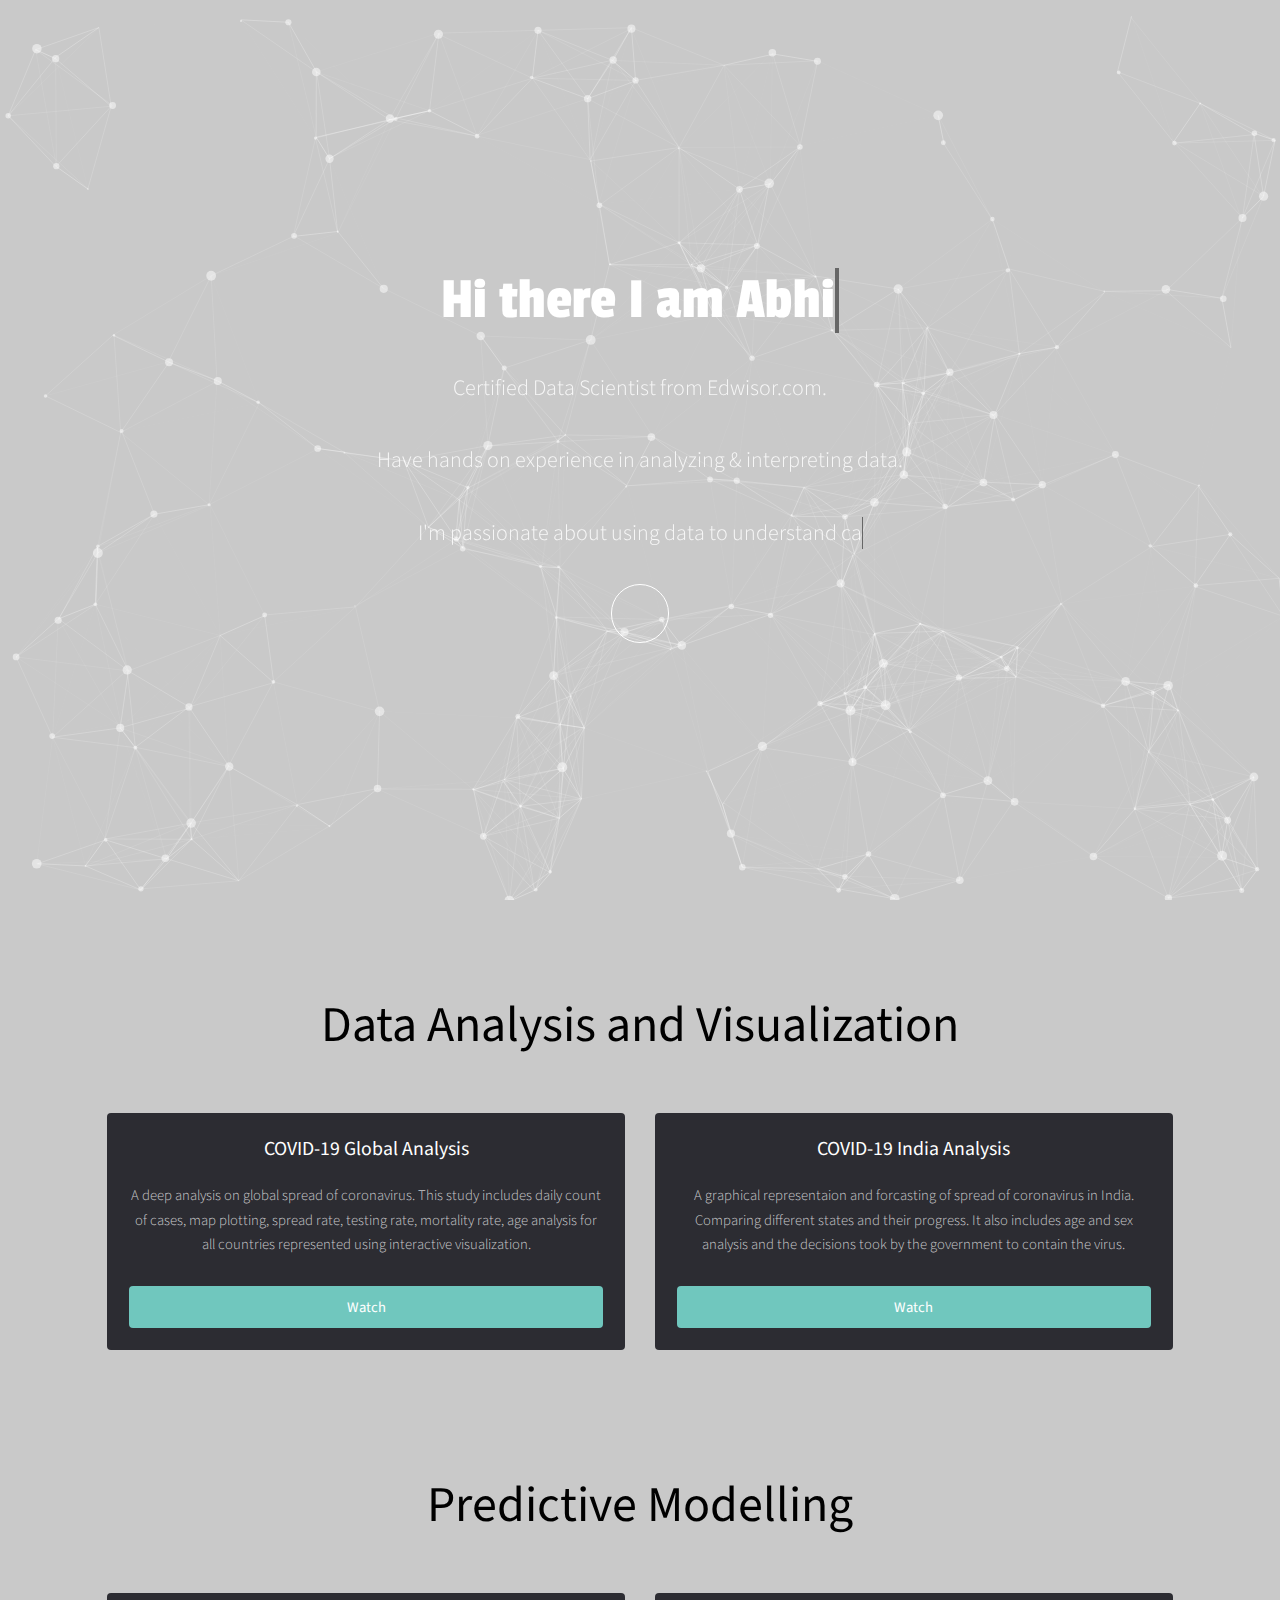
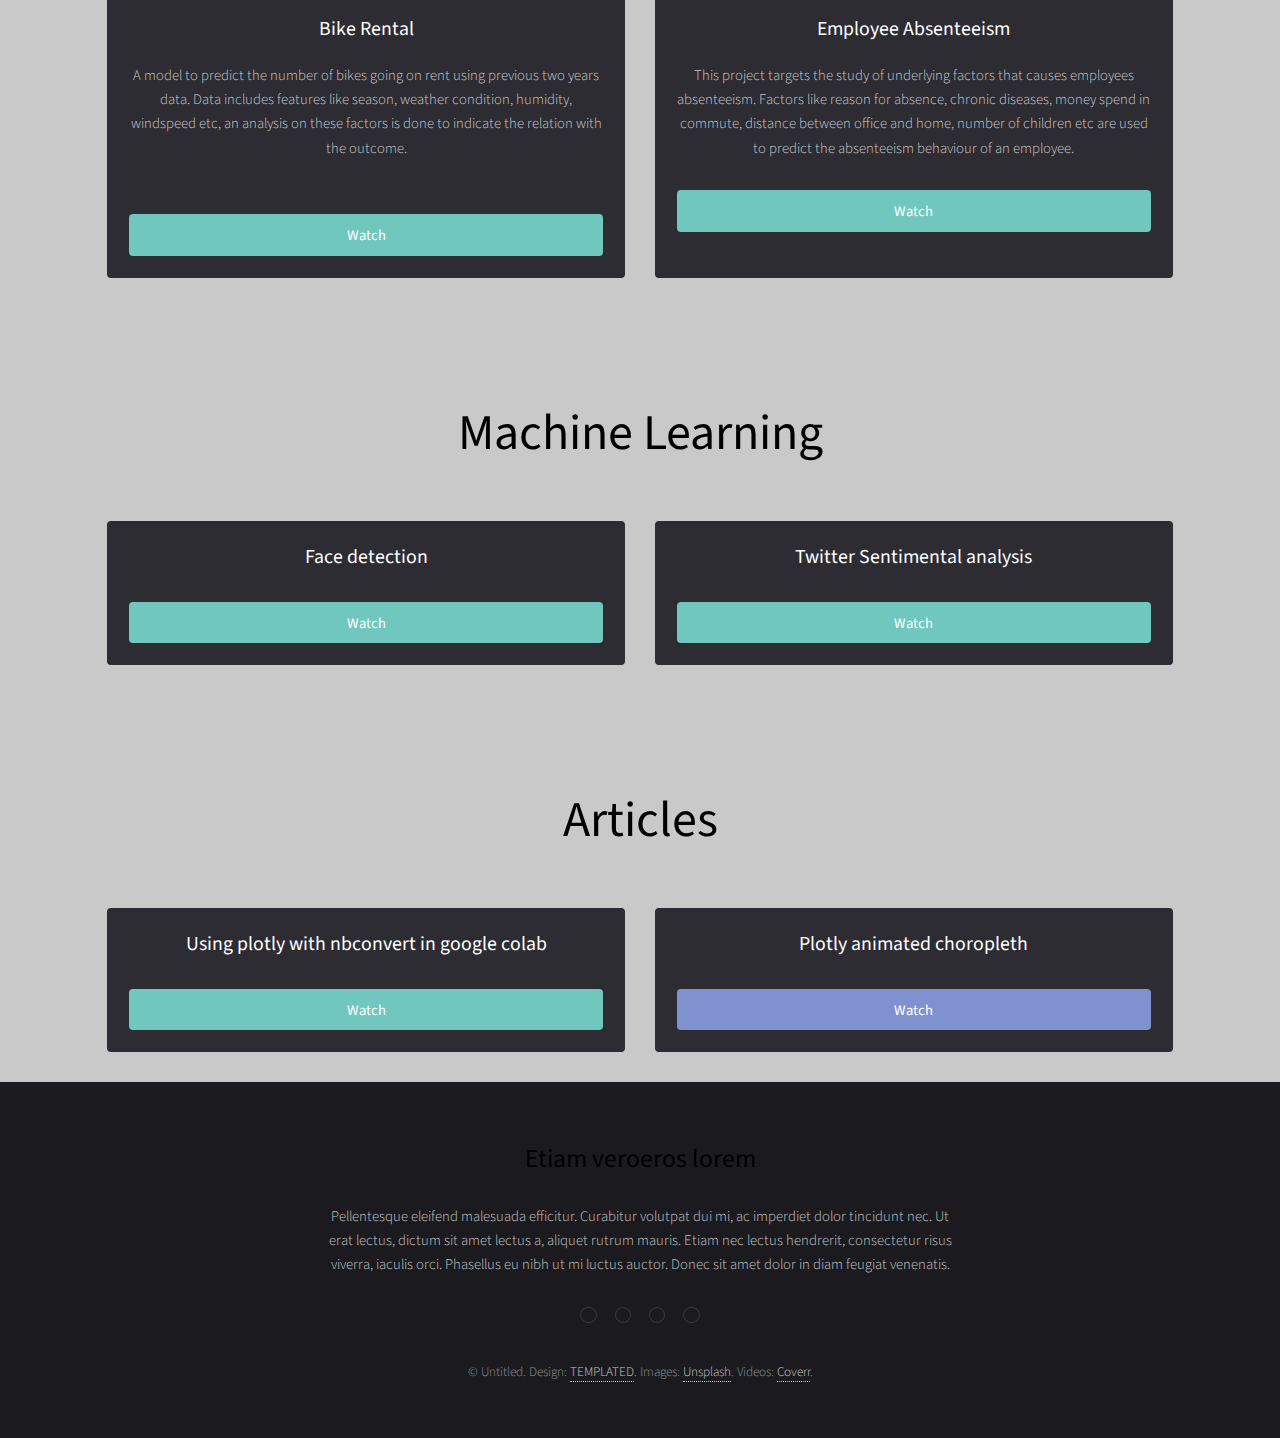
==== index.html @ 98f6c8b3 "Update index.html" ====
<!DOCTYPE HTML>
<!--
	Full Motion by TEMPLATED
	templated.co @templatedco
	Released for free under the Creative Commons Attribution 3.0 license (templated.co/license)
-->
<html>

<head>
	<title>Full Motion</title>
	<meta charset="utf-8" />
	<meta name="viewport" content="width=device-width, initial-scale=1" />
	<link rel="stylesheet" href="./assets/css/main.css" />
	<link rel="stylesheet" href="./assets/css/particle.css">
</head>

<body id="top">
	<div class="above-the-fold">
		<div id="particles-js">
			<!-- <div class="btext"> -->
				<section id="banner">
					<div class="inner">
						<header>
							<h1 data-period="2000" class="txt-rotate" id="typed-name" data-rotate='["Hi there I am Abhishek"]'></h1><br>
							<p id="typed-intro">Certified Data Scientist from Edwisor.com.<br><br>
								Have hands on experience in analyzing & interpreting data.<br><br>
								I'm passionate about using data to
								<span class="txt-rotate" data-period="2000"
									data-rotate='[ "understand cause and effect.", "extract decision making insight.", "help machines learn.", "make the world a better place."]'>
								</span>
			
							</p>
						</header>
						<a href="#main" class="more">Learn More</a>
					</div>
				</section>
			<!-- </div> -->

		</div>
	</div>



	<script>
		/** code by webdevtrick ( https://webdevtrick.com ) **/
		var TxtRotate = function (el, toRotate, period) {
			this.toRotate = toRotate;
			this.el = el;
			this.loopNum = 0;
			this.period = parseInt(period, 10) || 2000;
			this.txt = '';
			this.tick();
			this.isDeleting = false;
		};

		TxtRotate.prototype.tick = function () {
			var i = this.loopNum % this.toRotate.length;
			var fullTxt = this.toRotate[i];

			if (this.isDeleting) {
				this.txt = fullTxt.substring(0, this.txt.length - 1);
			} else {
				this.txt = fullTxt.substring(0, this.txt.length + 1);
			}

			this.el.innerHTML = '<span class="wrap">' + this.txt + '</span>';

			var that = this;
			var delta = 100 - Math.random() * 100;

			if (this.isDeleting) { delta /= 2; }

			if (!this.isDeleting && this.txt === fullTxt) {
				delta = this.period;
				this.isDeleting = true;
			} else if (this.isDeleting && this.txt === '') {
				this.isDeleting = false;
				this.loopNum++;
				delta = 500;
			}
			if (this.toRotate[this.toRotate.length - 1] !== this.txt) {
				setTimeout(function () {
					that.tick();
				}, delta);
			}


		};

		window.onload = function () {
			var elements = document.getElementsByClassName('txt-rotate');
			for (var i = 0; i < elements.length; i++) {
				var toRotate = elements[i].getAttribute('data-rotate');
				var period = elements[i].getAttribute('data-period');
				if (toRotate) {
					new TxtRotate(elements[i], JSON.parse(toRotate), period);
				}
			}
			// INJECT CSS
			var css = document.createElement("style");
			css.type = "text/css";
			css.innerHTML = ".txt-rotate > .wrap { border-right: 0.08em solid #666 }";
			document.body.appendChild(css);
		};
	</script>

	<!-- Main -->
	<div id="title">
		<div class="thumbnails">
			<h1>Data Analysis and Visualization</h1>
		</div>
	</div>
	<div id="main">
		<div class="inner">

			<!-- Boxes -->
			<div class="thumbnails">

				<div class="box">
					<a href="particle/index.html" class="image fit"><img src="images/pic01.jpg" alt="" /></a>
					<div class="inner">
						<h3>COVID-19 Global Analysis</h3>
						<p>A deep analysis on global spread of coronavirus. This study includes daily count of cases, map plotting, spread rate, testing rate, mortality rate, age analysis for all countries represented using interactive visualization.</p>
						<a href="particle/index.html" class="button fit">Watch</a>
					</div>
				</div>

				<div class="box">
					<a href="https://youtu.be/s6zR2T9vn2c" class="image fit"><img src="images/pic06.jpg" alt="" /></a>
					<div class="inner">
						<h3>COVID-19 India Analysis</h3>
						<p>A graphical representaion and forcasting of spread of coronavirus in India. Comparing different states and their progress. It also includes age and sex analysis and the decisions took by the government to contain the virus. </p>
						<a href="https://youtu.be/s6zR2T9vn2c" class="button fit"
							data-poptrox="youtube,800x400">Watch</a>
					</div>
				</div>

			</div>

		</div>
	</div>

	<div id="title">
		<div class="thumbnails">
			<h1>Predictive Modelling</h1>
		</div>
	</div>
	<div id="main">
		<div class="inner">

			<!-- Boxes -->
			<div class="thumbnails">

				<div class="box">
					<a href="https://youtu.be/s6zR2T9vn2c" class="image fit"><img src="images/pic01.jpg" alt="" /></a>
					<div class="inner">
						<h3>Bike Rental</h3>
						<p> A model to predict the number of bikes going on rent using previous two years data. Data includes features like season, weather condition, humidity, windspeed etc, an analysis on these factors is done to indicate the relation with the outcome.</p><br>
						<a href="https://youtu.be/s6zR2T9vn2c" class="button fit"
							data-poptrox="youtube,800x400">Watch</a>
					</div>
				</div>

				<div class="box">
					<a href="https://youtu.be/s6zR2T9vn2c" class="image fit"><img src="images/pic06.jpg" alt="" /></a>
					<div class="inner">
						<h3>Employee Absenteeism</h3>
						<p>This project targets the study of underlying factors that causes employees absenteeism. Factors like reason for absence, chronic diseases, money spend in commute, distance between office and home, number of children etc are used to predict the absenteeism behaviour of an employee.</p>
						<a href="https://youtu.be/s6zR2T9vn2c" class="button fit"
							data-poptrox="youtube,800x400">Watch</a>
					</div>
				</div>

			</div>

		</div>
	</div>

	<div id="title">
		<div class="thumbnails">
			<h1>Machine Learning</h1>
		</div>
	</div>
	<div id="main">
		<div class="inner">

			<!-- Boxes -->
			<div class="thumbnails">

				<div class="box">
					<a href="https://youtu.be/s6zR2T9vn2c" class="image fit"><img src="images/pic01.jpg" alt="" /></a>
					<div class="inner">
						<h3>Face detection</h3>
						<p></p>
						<a href="https://youtu.be/s6zR2T9vn2c" class="button fit"
							data-poptrox="youtube,800x400">Watch</a>
					</div>
				</div>

				<div class="box">
					<a href="https://youtu.be/s6zR2T9vn2c" class="image fit"><img src="images/pic06.jpg" alt="" /></a>
					<div class="inner">
						<h3>Twitter Sentimental analysis</h3>
						<p></p>
						<a href="https://youtu.be/s6zR2T9vn2c" class="button fit"
							data-poptrox="youtube,800x400">Watch</a>
					</div>
				</div>

			</div>

		</div>
	</div>

	<div id="title">
		<div class="thumbnails">
			<h1>Articles</h1>
		</div>
	</div>
	<div id="main">
		<div class="inner">

			<!-- Boxes -->
			<div class="thumbnails">

				<div class="box">
					<a href="https://youtu.be/s6zR2T9vn2c" class="image fit"><img src="images/pic01.jpg" alt="" /></a>
					<div class="inner">
						<h3>Using plotly with nbconvert in google colab</h3>
						<p></p>
						<a href="https://youtu.be/s6zR2T9vn2c" class="button fit"
							data-poptrox="youtube,800x400">Watch</a>
					</div>
				</div>

				<div class="box">
					<a href="https://youtu.be/s6zR2T9vn2c" class="image fit"><img src="images/pic02.jpg" alt="" /></a>
					<div class="inner">
						<h3>Plotly animated choropleth</h3>
						<p></p>
						<a href="https://youtu.be/s6zR2T9vn2c" class="button style2 fit"
							data-poptrox="youtube,800x400">Watch</a>
					</div>
				</div>

			</div>

		</div>
	</div>


	<!-- Footer -->
	<footer id="footer">
		<div class="inner">
			<h2>Etiam veroeros lorem</h2>
			<p>Pellentesque eleifend malesuada efficitur. Curabitur volutpat dui mi, ac imperdiet dolor tincidunt nec.
				Ut erat lectus, dictum sit amet lectus a, aliquet rutrum mauris. Etiam nec lectus hendrerit, consectetur
				risus viverra, iaculis orci. Phasellus eu nibh ut mi luctus auctor. Donec sit amet dolor in diam feugiat
				venenatis. </p>

			<ul class="icons">
				<li><a href="#" class="icon fa-twitter"><span class="label">Twitter</span></a></li>
				<li><a href="#" class="icon fa-facebook"><span class="label">Facebook</span></a></li>
				<li><a href="#" class="icon fa-instagram"><span class="label">Instagram</span></a></li>
				<li><a href="#" class="icon fa-envelope"><span class="label">Email</span></a></li>
			</ul>
			<p class="copyright">&copy; Untitled. Design: <a href="https://templated.co">TEMPLATED</a>. Images: <a
					href="https://unsplash.com/">Unsplash</a>. Videos: <a href="http://coverr.co/">Coverr</a>.</p>
		</div>
	</footer>

	<!-- Scripts -->
	<script src="./assets/js/particles.js"></script>
	<script src="./assets/js/app.js"></script>
	<script src="assets/js/jquery.min.js"></script>
	<script src="assets/js/jquery.scrolly.min.js"></script>
	<script src="assets/js/jquery.poptrox.min.js"></script>
	<script src="assets/js/skel.min.js"></script>
	<script src="assets/js/util.js"></script>
	<script src="assets/js/main.js"></script>


</body>

</html>
---- assets/css/main.css ----
@charset "UTF-8";
@import url(font-awesome.min.css);
@import url("https://fonts.googleapis.com/css?family=Source+Sans+Pro:300,400|Passion+One:400");
/*
	Full Motion by TEMPLATED
	templated.co @templatedco
	Released for free under the Creative Commons Attribution 3.0 license (templated.co/license)
*/

/* Reset */

html, body, div, span, applet, object, iframe, h1, h2, h3, h4, h5, h6, p, blockquote, pre, a, abbr, acronym, address, big, cite, code, del, dfn, em, img, ins, kbd, q, s, samp, small, strike, strong, sub, sup, tt, var, b, u, i, center, dl, dt, dd, ol, ul, li, fieldset, form, label, legend, table, caption, tbody, tfoot, thead, tr, th, td, article, aside, canvas, details, embed, figure, figcaption, footer, header, hgroup, menu, nav, output, ruby, section, summary, time, mark, audio, video {
	margin: 0;
	padding: 0;
	border: 0;
	font-size: 100%;
	font: inherit;
	vertical-align: baseline;
}

article, aside, details, figcaption, figure, footer, header, hgroup, menu, nav, section {
	display: block;
}

body {
	line-height: 1;
}

ol, ul {
	list-style: none;
}

blockquote, q {
	quotes: none;
}

blockquote:before, blockquote:after, q:before, q:after {
	content: '';
	content: none;
}

table {
	border-collapse: collapse;
	border-spacing: 0;
}

body {
	-webkit-text-size-adjust: none;
}

/* Box Model */

*, *:before, *:after {
	-moz-box-sizing: border-box;
	-webkit-box-sizing: border-box;
	box-sizing: border-box;
}

/* Basic */

@-ms-viewport {
	width: device-width;
}

body {
	-ms-overflow-style: scrollbar;
}

@media screen and (max-width: 480px) {
	html, body {
		min-width: 320px;
	}
}

body {
	background: #C9C9C9;
}

body.is-loading *, body.is-loading *:before, body.is-loading *:after {
	-moz-animation: none !important;
	-webkit-animation: none !important;
	-ms-animation: none !important;
	animation: none !important;
	-moz-transition: none !important;
	-webkit-transition: none !important;
	-ms-transition: none !important;
	transition: none !important;
}

/* Type */

body, input, select, textarea {
	color: rgba(255, 255, 255, 0.75);
	font-family: "Source Sans Pro", sans-serif;
	font-size: 14pt;
	font-weight: 300;
	line-height: 1.65;
}

@media screen and (max-width: 1680px) {
	body, input, select, textarea {
		font-size: 11pt;
	}
}

@media screen and (max-width: 1280px) {
	body, input, select, textarea {
		font-size: 11pt;
	}
}

@media screen and (max-width: 980px) {
	body, input, select, textarea {
		font-size: 12pt;
	}
}

@media screen and (max-width: 736px) {
	body, input, select, textarea {
		font-size: 12pt;
	}
}

@media screen and (max-width: 480px) {
	body, input, select, textarea {
		font-size: 12pt;
	}
}

a {
	-moz-transition: background-color 0.2s ease-in-out, color 0.2s ease-in-out;
	-webkit-transition: background-color 0.2s ease-in-out, color 0.2s ease-in-out;
	-ms-transition: background-color 0.2s ease-in-out, color 0.2s ease-in-out;
	transition: background-color 0.2s ease-in-out, color 0.2s ease-in-out;
	color: rgba(255, 255, 255, 0.75);
	text-decoration: none;
	border-bottom: 1px dotted;
	outline: 0;
}

a:hover {
	color: #FFF;
	border: none;
}

strong, b {
	color: #fff;
	font-weight: 400;
}

em, i {
	font-style: italic;
}

p {
	margin: 0 0 2em 0;
}

h1, h2, h3, h4, h5, h6 {
	color: #000000;
	font-weight: 400;
	line-height: 1.5;
	margin: 0 0 1em 0;
	font-size: 50px;
}

h1 a, h2 a, h3 a, h4 a, h5 a, h6 a {
	color: inherit;
	text-decoration: none;
}

h2 {
	font-size: 1.75em;
}

h3 {
	color: white;
	font-size: 1.35em;
}

h4 {
	font-size: 1.1em;
}

h5 {
	font-size: 0.9em;
}

h6 {
	font-size: 0.7em;
}

sub {
	font-size: 0.8em;
	position: relative;
	top: 0.5em;
}

sup {
	font-size: 0.8em;
	position: relative;
	top: -0.5em;
}

blockquote {
	border-left: solid 4px rgba(144, 144, 144, 0.25);
	font-style: italic;
	margin: 0 0 2em 0;
	padding: 0.5em 0 0.5em 2em;
}

code {
	background: rgba(144, 144, 144, 0.075);
	border-radius: 4px;
	border: solid 1px rgba(144, 144, 144, 0.25);
	font-family: "Courier New", monospace;
	font-size: 0.9em;
	margin: 0 0.25em;
	padding: 0.25em 0.65em;
}

pre {
	-webkit-overflow-scrolling: touch;
	font-family: "Courier New", monospace;
	font-size: 0.9em;
	margin: 0 0 2em 0;
}

pre code {
	display: block;
	line-height: 1.75;
	padding: 1em 1.5em;
	overflow-x: auto;
}

hr {
	border: 0;
	border-bottom: solid 1px rgba(144, 144, 144, 0.25);
	margin: 2em 0;
}

hr.major {
	margin: 3em 0;
}

.align-left {
	text-align: left;
}

.align-center {
	text-align: center;
}

.align-right {
	text-align: right;
}

/* Section/Article */

section.special, article.special {
	text-align: center;
}

header p {
	color: rgba(255, 255, 255, 0.5);
	position: relative;
	margin: 0 0 1.5em 0;
}

header h2+p {
	font-size: 1.25em;
	margin-top: -1em;
}

header h3+p {
	font-size: 1.1em;
	margin-top: -0.8em;
}

header h4+p, header h5+p, header h6+p {
	font-size: 0.9em;
	margin-top: -0.6em;
}

/* Box */

.thumbnails {
	display: -moz-flex;
	display: -webkit-flex;
	display: -ms-flex;
	display: flex;
	-moz-align-items: stretch;
	-webkit-align-items: stretch;
	-ms-align-items: stretch;
	align-items: stretch;
	-moz-justify-content: center;
	-webkit-justify-content: center;
	-ms-justify-content: center;
	justify-content: center;
	-moz-flex-wrap: wrap;
	-webkit-flex-wrap: wrap;
	-ms-flex-wrap: wrap;
	flex-wrap: wrap;
}

.thumbnails .box {
	margin: 0 1em 2em 1em;
	width: 30%;
}

@media screen and (max-width: 1280px) {
	.thumbnails .box {
		width: 45%;
	}
}

@media screen and (max-width: 736px) {
	.thumbnails .box {
		width: 100%;
	}
}

/* Form */

form {
	margin: 0 0 2em 0;
}

label {
	color: #fff;
	display: block;
	font-size: 0.9em;
	font-weight: 400;
	margin: 0 0 1em 0;
}

input[type="text"], input[type="password"], input[type="email"], input[type="tel"], select, textarea {
	-moz-appearance: none;
	-webkit-appearance: none;
	-ms-appearance: none;
	appearance: none;
	background: rgba(144, 144, 144, 0.075);
	border-radius: 4px;
	border: none;
	border: solid 1px rgba(144, 144, 144, 0.25);
	color: inherit;
	display: block;
	outline: 0;
	padding: 0 1em;
	text-decoration: none;
	width: 100%;
}

input[type="text"]:invalid, input[type="password"]:invalid, input[type="email"]:invalid, input[type="tel"]:invalid, select:invalid, textarea:invalid {
	box-shadow: none;
}

input[type="text"]:focus, input[type="password"]:focus, input[type="email"]:focus, input[type="tel"]:focus, select:focus, textarea:focus {
	border-color: #ff8686;
	box-shadow: 0 0 0 1px #ff8686;
}

.select-wrapper {
	text-decoration: none;
	display: block;
	position: relative;
}

.select-wrapper:before {
	content: "";
	-moz-osx-font-smoothing: grayscale;
	-webkit-font-smoothing: antialiased;
	font-family: FontAwesome;
	font-style: normal;
	font-weight: normal;
	text-transform: none !important;
}

.select-wrapper:before {
	color: rgba(144, 144, 144, 0.25);
	display: block;
	height: 2.75em;
	line-height: 2.75em;
	pointer-events: none;
	position: absolute;
	right: 0;
	text-align: center;
	top: 0;
	width: 2.75em;
}

.select-wrapper select::-ms-expand {
	display: none;
}

input[type="text"], input[type="password"], input[type="email"], select {
	height: 2.75em;
}

textarea {
	padding: 0.75em 1em;
}

input[type="checkbox"], input[type="radio"] {
	-moz-appearance: none;
	-webkit-appearance: none;
	-ms-appearance: none;
	appearance: none;
	display: block;
	float: left;
	margin-right: -2em;
	opacity: 0;
	width: 1em;
	z-index: -1;
}

input[type="checkbox"]+label, input[type="radio"]+label {
	text-decoration: none;
	color: rgba(255, 255, 255, 0.75);
	cursor: pointer;
	display: inline-block;
	font-size: 1em;
	font-weight: 300;
	padding-left: 2.4em;
	padding-right: 0.75em;
	position: relative;
}

input[type="checkbox"]+label:before, input[type="radio"]+label:before {
	-moz-osx-font-smoothing: grayscale;
	-webkit-font-smoothing: antialiased;
	font-family: FontAwesome;
	font-style: normal;
	font-weight: normal;
	text-transform: none !important;
}

input[type="checkbox"]+label:before, input[type="radio"]+label:before {
	background: rgba(144, 144, 144, 0.075);
	border-radius: 4px;
	border: solid 1px rgba(144, 144, 144, 0.25);
	content: '';
	display: inline-block;
	height: 1.65em;
	left: 0;
	line-height: 1.58125em;
	position: absolute;
	text-align: center;
	top: 0;
	width: 1.65em;
}

input[type="checkbox"]:checked+label:before, input[type="radio"]:checked+label:before {
	background: #ff8686;
	border-color: #ff8686;
	color: #ffffff;
	content: '\f00c';
}

input[type="checkbox"]:focus+label:before, input[type="radio"]:focus+label:before {
	border-color: #ff8686;
	box-shadow: 0 0 0 1px #ff8686;
}

input[type="checkbox"]+label:before {
	border-radius: 4px;
}

input[type="radio"]+label:before {
	border-radius: 100%;
}

::-webkit-input-placeholder {
	color: rgba(255, 255, 255, 0.5) !important;
	opacity: 1.0;
}

:-moz-placeholder {
	color: rgba(255, 255, 255, 0.5) !important;
	opacity: 1.0;
}

::-moz-placeholder {
	color: rgba(255, 255, 255, 0.5) !important;
	opacity: 1.0;
}

:-ms-input-placeholder {
	color: rgba(255, 255, 255, 0.5) !important;
	opacity: 1.0;
}

.formerize-placeholder {
	color: rgba(255, 255, 255, 0.5) !important;
	opacity: 1.0;
}

/* Box */

.box {
	border-radius: 4px;
	margin-bottom: 2em;
	background: #2c2c32;
	text-align: center;
}

.box> :last-child, .box> :last-child> :last-child, .box> :last-child> :last-child> :last-child {
	margin-bottom: 0;
}

.box .image.fit {
	margin: 0;
}

.box .image img {
	border-radius: 4px 4px 0 0;
}

.box .inner {
	padding: 1.5em;
	width: 100% !important;
}

@media screen and (max-width: 480px) {
	.box .inner {
		padding: 1em;
	}
}

.box.alt {
	border: 0;
	border-radius: 0;
	padding: 0;
}

/* Icon */

.icon {
	text-decoration: none;
	border-bottom: none;
	position: relative;
}

.icon:before {
	-moz-osx-font-smoothing: grayscale;
	-webkit-font-smoothing: antialiased;
	font-family: FontAwesome;
	font-style: normal;
	font-weight: normal;
	text-transform: none !important;
}

.icon>.label {
	display: none;
}

/* Image */

.image {
	border-radius: 4px;
	border: 0;
	display: inline-block;
	position: relative;
}

.image img {
	border-radius: 4px;
	display: block;
}

.image.left, .image.right {
	max-width: 40%;
}

.image.left img, .image.right img {
	width: 100%;
}

.image.left {
	float: left;
	padding: 0 1.5em 1em 0;
	top: 0.25em;
}

.image.right {
	float: right;
	padding: 0 0 1em 1.5em;
	top: 0.25em;
}

.image.fit {
	display: block;
	margin: 0 0 2em 0;
	width: 100%;
}

.image.fit img {
	width: 100%;
}

.image.main {
	display: block;
	margin: 0 0 3em 0;
	width: 100%;
}

.image.main img {
	width: 100%;
}

/* List */

ol {
	list-style: decimal;
	margin: 0 0 2em 0;
	padding-left: 1.25em;
}

ol li {
	padding-left: 0.25em;
}

ul {
	list-style: disc;
	margin: 0 0 2em 0;
	padding-left: 1em;
}

ul li {
	padding-left: 0.5em;
}

ul.alt {
	list-style: none;
	padding-left: 0;
}

ul.alt li {
	border-top: solid 1px rgba(144, 144, 144, 0.25);
	padding: 0.5em 0;
}

ul.alt li:first-child {
	border-top: 0;
	padding-top: 0;
}

ul.icons {
	cursor: default;
	list-style: none;
	padding-left: 0;
}

ul.icons li {
	display: inline-block;
	text-align: center;
	padding-left: 0;
	padding-right: 1em;
}

ul.icons li a {
	display: block;
	border-radius: 100%;
	margin: 0;
	padding: 0.5em;
	border: solid 1px rgba(144, 144, 144, 0.25);
	color: rgba(144, 144, 144, 0.25);
}

ul.icons li a:before {
	font-size: 1.5em;
	display: block;
	width: 1.5em;
	height: 1.5em;
	line-height: 1.5em;
}

ul.icons li a:hover {
	background-color: #202024;
	color: #FFF;
}

ul.icons li:last-child {
	padding-right: 0;
}

ul.actions {
	cursor: default;
	list-style: none;
	padding-left: 0;
}

ul.actions li {
	display: inline-block;
	padding: 0 1em 0 0;
	vertical-align: middle;
}

ul.actions li:last-child {
	padding-right: 0;
}

ul.actions.small li {
	padding: 0 0.5em 0 0;
}

ul.actions.vertical li {
	display: block;
	padding: 1em 0 0 0;
}

ul.actions.vertical li:first-child {
	padding-top: 0;
}

ul.actions.vertical li>* {
	margin-bottom: 0;
}

ul.actions.vertical.small li {
	padding: 0.5em 0 0 0;
}

ul.actions.vertical.small li:first-child {
	padding-top: 0;
}

ul.actions.fit {
	display: table;
	margin-left: -1em;
	padding: 0;
	table-layout: fixed;
	width: calc(100% + 1em);
}

ul.actions.fit li {
	display: table-cell;
	padding: 0 0 0 1em;
}

ul.actions.fit li>* {
	margin-bottom: 0;
}

ul.actions.fit.small {
	margin-left: -0.5em;
	width: calc(100% + 0.5em);
}

ul.actions.fit.small li {
	padding: 0 0 0 0.5em;
}

@media screen and (max-width: 480px) {
	ul.actions {
		margin: 0 0 2em 0;
	}
	ul.actions li {
		padding: 1em 0 0 0;
		display: block;
		text-align: center;
		width: 100%;
	}
	ul.actions li:first-child {
		padding-top: 0;
	}
	ul.actions li>* {
		width: 100%;
		margin: 0 !important;
	}
	ul.actions li>*.icon:before {
		margin-left: -2em;
	}
	ul.actions.small li {
		padding: 0.5em 0 0 0;
	}
	ul.actions.small li:first-child {
		padding-top: 0;
	}
}

dl {
	margin: 0 0 2em 0;
}

dl dt {
	display: block;
	font-weight: 400;
	margin: 0 0 1em 0;
}

dl dd {
	margin-left: 2em;
}

/* Table */

.table-wrapper {
	-webkit-overflow-scrolling: touch;
	overflow-x: auto;
}

table {
	margin: 0 0 2em 0;
	width: 100%;
}

table tbody tr {
	border: solid 1px rgba(144, 144, 144, 0.25);
	border-left: 0;
	border-right: 0;
}

table tbody tr:nth-child(2n+1) {
	background-color: rgba(144, 144, 144, 0.075);
}

table td {
	padding: 0.75em 0.75em;
}

table th {
	color: #fff;
	font-size: 0.9em;
	font-weight: 400;
	padding: 0 0.75em 0.75em 0.75em;
	text-align: left;
}

table thead {
	border-bottom: solid 2px rgba(144, 144, 144, 0.25);
}

table tfoot {
	border-top: solid 2px rgba(144, 144, 144, 0.25);
}

table.alt {
	border-collapse: separate;
}

table.alt tbody tr td {
	border: solid 1px rgba(144, 144, 144, 0.25);
	border-left-width: 0;
	border-top-width: 0;
}

table.alt tbody tr td:first-child {
	border-left-width: 1px;
}

table.alt tbody tr:first-child td {
	border-top-width: 1px;
}

table.alt thead {
	border-bottom: 0;
}

table.alt tfoot {
	border-top: 0;
}

/* Button */

input[type="submit"], input[type="reset"], input[type="button"], button, .button {
	-moz-appearance: none;
	-webkit-appearance: none;
	-ms-appearance: none;
	appearance: none;
	-moz-transition: background-color 0.2s ease-in-out, color 0.2s ease-in-out;
	-webkit-transition: background-color 0.2s ease-in-out, color 0.2s ease-in-out;
	-ms-transition: background-color 0.2s ease-in-out, color 0.2s ease-in-out;
	transition: background-color 0.2s ease-in-out, color 0.2s ease-in-out;
	background-color: #70c7be;
	border-radius: 4px;
	border: 0;
	color: #ffffff !important;
	cursor: pointer;
	display: inline-block;
	font-weight: 400;
	height: 2.85em;
	line-height: 2.95em;
	padding: 0 1.5em;
	text-align: center;
	text-decoration: none;
	white-space: nowrap;
}

input[type="submit"]:hover, input[type="reset"]:hover, input[type="button"]:hover, button:hover, .button:hover {
	background-color: #82cec6;
}

input[type="submit"]:active, input[type="reset"]:active, input[type="button"]:active, button:active, .button:active {
	background-color: #5ec0b6;
}

input[type="submit"].icon, input[type="reset"].icon, input[type="button"].icon, button.icon, .button.icon {
	padding-left: 1.35em;
}

input[type="submit"].icon:before, input[type="reset"].icon:before, input[type="button"].icon:before, button.icon:before, .button.icon:before {
	margin-right: 0.5em;
}

input[type="submit"].fit, input[type="reset"].fit, input[type="button"].fit, button.fit, .button.fit {
	display: block;
	margin: 0 0 1em 0;
	width: 100%;
}

input[type="submit"].small, input[type="reset"].small, input[type="button"].small, button.small, .button.small {
	font-size: 0.8em;
}

input[type="submit"].big, input[type="reset"].big, input[type="button"].big, button.big, .button.big {
	font-size: 1.35em;
}

input[type="submit"].disabled, input[type="submit"]:disabled, input[type="reset"].disabled, input[type="reset"]:disabled, input[type="button"].disabled, input[type="button"]:disabled, button.disabled, button:disabled, .button.disabled, .button:disabled {
	background-color: rgba(255, 255, 255, 0.75) !important;
	box-shadow: inset 0 -0.15em 0 0 rgba(0, 0, 0, 0.15);
	color: #202024 !important;
	cursor: default;
	opacity: 0.25;
}

input[type="submit"].style2, input[type="reset"].style2, input[type="button"].style2, button.style2, .button.style2 {
	background-color: #7f92cf;
}

input[type="submit"].style2:hover, input[type="reset"].style2:hover, input[type="button"].style2:hover, button.style2:hover, .button.style2:hover {
	background-color: #92a2d6;
}

input[type="submit"].style2:active, input[type="reset"].style2:active, input[type="button"].style2:active, button.style2:active, .button.style2:active {
	background-color: #6c82c8;
}

input[type="submit"].style3, input[type="reset"].style3, input[type="button"].style3, button.style3, .button.style3 {
	background-color: #9d7ed0;
}

input[type="submit"].style3:hover, input[type="reset"].style3:hover, input[type="button"].style3:hover, button.style3:hover, .button.style3:hover {
	background-color: #ab91d7;
}

input[type="submit"].style3:active, input[type="reset"].style3:active, input[type="button"].style3:active, button.style3:active, .button.style3:active {
	background-color: #8f6bc9;
}

@media screen and (max-width: 480px) {
	input[type="submit"], input[type="reset"], input[type="button"], button, .button {
		padding: 0;
	}
}

/* Poptrox */

.poptrox-popup {
	-moz-box-sizing: content-box;
	-webkit-box-sizing: content-box;
	-ms-box-sizing: content-box;
	box-sizing: content-box;
	background: #000;
	box-shadow: 0 0.5em 3em 0 rgba(0, 0, 0, 0.25);
	border-radius: 4px;
	padding: 2em;
	overflow: hidden;
}

.poptrox-popup .closer {
	-moz-transition: opacity 0.2s ease-in-out;
	-webkit-transition: opacity 0.2s ease-in-out;
	-ms-transition: opacity 0.2s ease-in-out;
	transition: opacity 0.2s ease-in-out;
	text-decoration: none;
	position: absolute;
	top: .5em;
	right: .5em;
	z-index: 11000;
	-webkit-tap-highlight-color: rgba(255, 255, 255, 0);
	white-space: nowrap;
	text-indent: 2em;
	overflow: hidden;
	width: 2em;
	height: 2em;
	display: block;
}

.poptrox-popup .closer:before {
	content: "\f00d";
	-moz-osx-font-smoothing: grayscale;
	-webkit-font-smoothing: antialiased;
	font-family: FontAwesome;
	font-style: normal;
	font-weight: normal;
	text-transform: none !important;
	display: block;
	position: relative;
	text-indent: 0;
	border-radius: 100%;
	box-shadow: inset 0 0 0 1px rgba(255, 255, 255, 0.25);
	color: #ffffff !important;
	width: 2em;
	height: 2em;
	line-height: 2em;
}

.poptrox-popup:hover .closer {
	opacity: 0.5;
}

.poptrox-popup:hover .closer:hover {
	opacity: 1.0;
}

@media screen and (max-width: 736px) {
	.poptrox-popup {
		padding: 0;
	}
	.poptrox-popup .closer {
		display: none !important;
	}
}

/* Banner */

#banner {
	-moz-align-items: center;
	-webkit-align-items: center;
	-ms-align-items: center;
	align-items: center;
	display: -moz-flex;
	display: -webkit-flex;
	display: -ms-flex;
	display: flex;
	-moz-justify-content: center;
	-webkit-justify-content: center;
	-ms-justify-content: center;
	justify-content: center;
	padding: 8em 4em 6em 4em;
	min-height: 100vh;
	/* background-image: url("../../images/banner.jpg"); */
	background-position: center;
	background-size: cover;
	background-repeat: no-repeat;
	border-top: 0;
	position: relative;
	text-align: center;
	overflow: hidden;
	position: absolute;
	width: 100%;
}
#banner .inner {
	text-align: center;
	position: relative;
	z-index: 2;
}

#banner h1 {
	color: #fff;
	font-size: 4em;
	font-weight: 400;
	font-family: 'Passion One', cursive;
	margin: 0;
}

@media screen and (max-width: 980px) {
	#banner h1 {
		font-size: 5em;
	}
}

@media screen and (max-width: 736px) {
	#banner h1 {
		font-size: 3em;
	}
}

#banner p {
	color: rgba(255, 255, 255, 0.85);
	font-size: 1.5em;
	font-weight: 300;
}

@media screen and (max-width: 980px) {
	#banner p {
		font-size: 1.5em;
	}
}

@media screen and (max-width: 480px) {
	#banner p {
		font-size: 1.25em;
	}
}

#banner a {
	color: rgba(255, 255, 255, 0.75);
	text-decoration: none;
	border-bottom: 1px dotted;
}

#banner a:hover {
	color: #FFF;
	border: none;
}

#banner .more {
	background-image: url("images/arrow.svg");
	background-position: center 1.35em;
	background-repeat: no-repeat;
	background-size: auto;
	border: 1px solid #fff;
	border-radius: 100%;
	color: rgba(255, 255, 255, 0.75);
	display: block;
	height: 4em;
	text-indent: 4em;
	overflow: hidden;
	white-space: nowrap;
	width: 4em;
	z-index: 2;
	margin: 0 auto 2em auto;
}

#banner .more:hover {
	background-color: rgba(255, 255, 255, 0.05);
	border: 1px solid #fff;
	color: #FFF;
}

#banner video {
	-moz-transform: translateX(50%) translateY(50%);
	-webkit-transform: translateX(50%) translateY(50%);
	-ms-transform: translateX(50%) translateY(50%);
	transform: translateX(50%) translateY(50%);
	position: absolute;
	bottom: 50%;
	right: 50%;
	width: auto;
	height: auto;
	min-width: 100%;
	min-height: 100%;
	overflow: hidden;
}
/* 
#banner:before {
	-moz-transition: opacity 3s ease;
	-webkit-transition: opacity 3s ease;
	-ms-transition: opacity 3s ease;
	transition: opacity 3s ease;
	-moz-transition-delay: 1s;
	-webkit-transition-delay: 1s;
	-ms-transition-delay: 1s;
	transition-delay: 1s;
	content: '';
	background-color: #42424f;
	display: block;
	height: 100%;
	left: 0;
	opacity: 0.45;
	position: absolute;
	top: 0;
	width: 100%;
	z-index: 1;
} */

@media screen and (max-width: 1280px) {
	#banner video {
		display: none;
	}
}

@media screen and (max-width: 980px) {
	#banner br {
		display: none;
	}
}

@media screen and (max-width: 736px) {
	#banner {
		min-height: 0;
		padding: 6em 2em 4em 2em;
	}
	#banner br {
		display: none;
	}
}

body.is-loading #banner:before {
	opacity: 1;
}

/* Main */

#main {
	padding: 0em 0 0em 0;
}

@media screen and (max-width: 736px) {
	#main {
		padding: 3em 0 1em 0;
	}
}

#main .inner {
	width: 90%;
	max-width: 80em;
	margin: 0 auto;
}

@media screen and (max-width: 480px) {
	#main .inner {
		width: 95%;
	}
}

#title {
	padding: 6em 0 0;
	text-align: center;
}

/* Footer */

#footer {
	padding: 4em 0 2em 0;
	background-color: #1b1b1f;
	text-align: center;
}

#footer .inner {
	width: 50%;
	margin: 0 auto;
}

@media screen and (max-width: 980px) {
	#footer .inner {
		width: 75%;
	}
}

@media screen and (max-width: 480px) {
	#footer .inner {
		width: 90%;
	}
}

#footer .copyright {
	color: rgba(255, 255, 255, 0.5);
	font-size: 0.9em;
	margin: 0 0 2em 0;
	padding: 0;
	text-align: center;
}

@media screen and (max-width: 736px) {
	#footer {
		padding: 3em 0 1em 0;
	}
}

#particles-js{
	background-image: url('image1.jpg');
	height: 100vh;
}
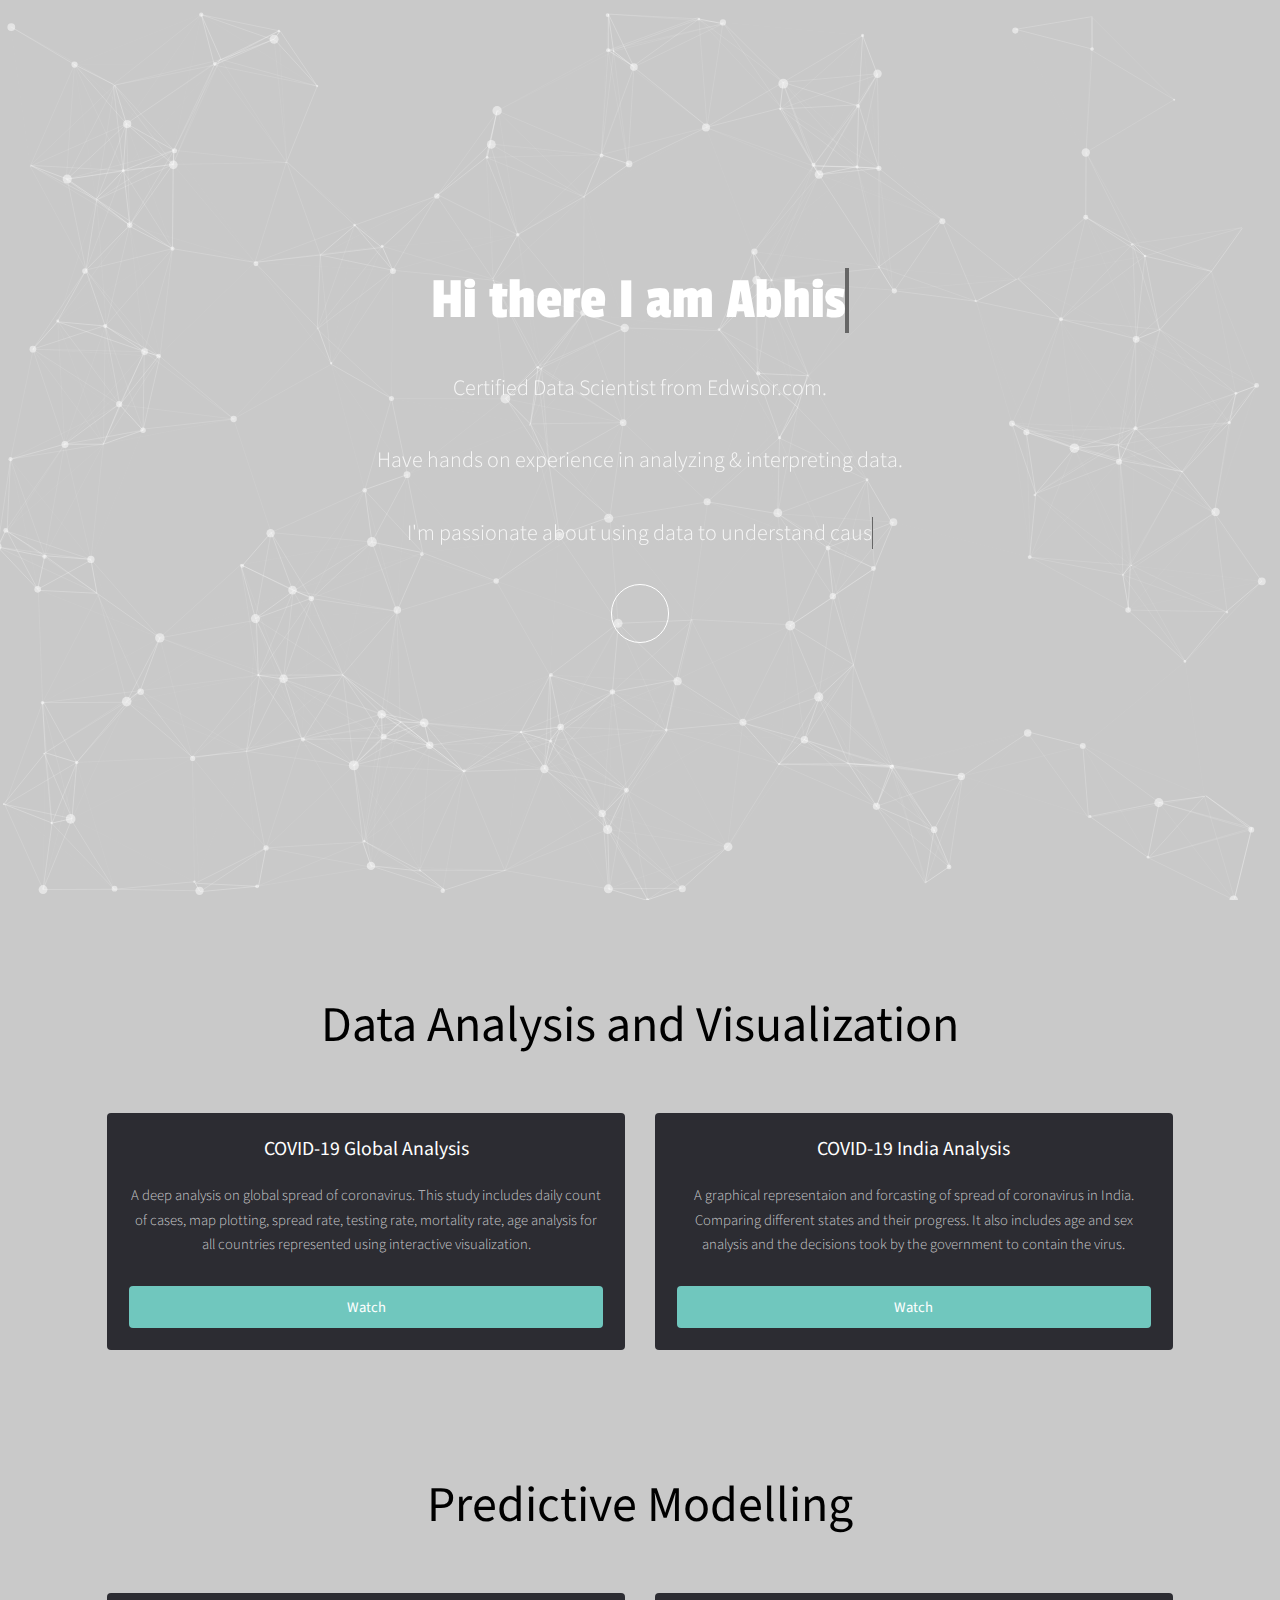
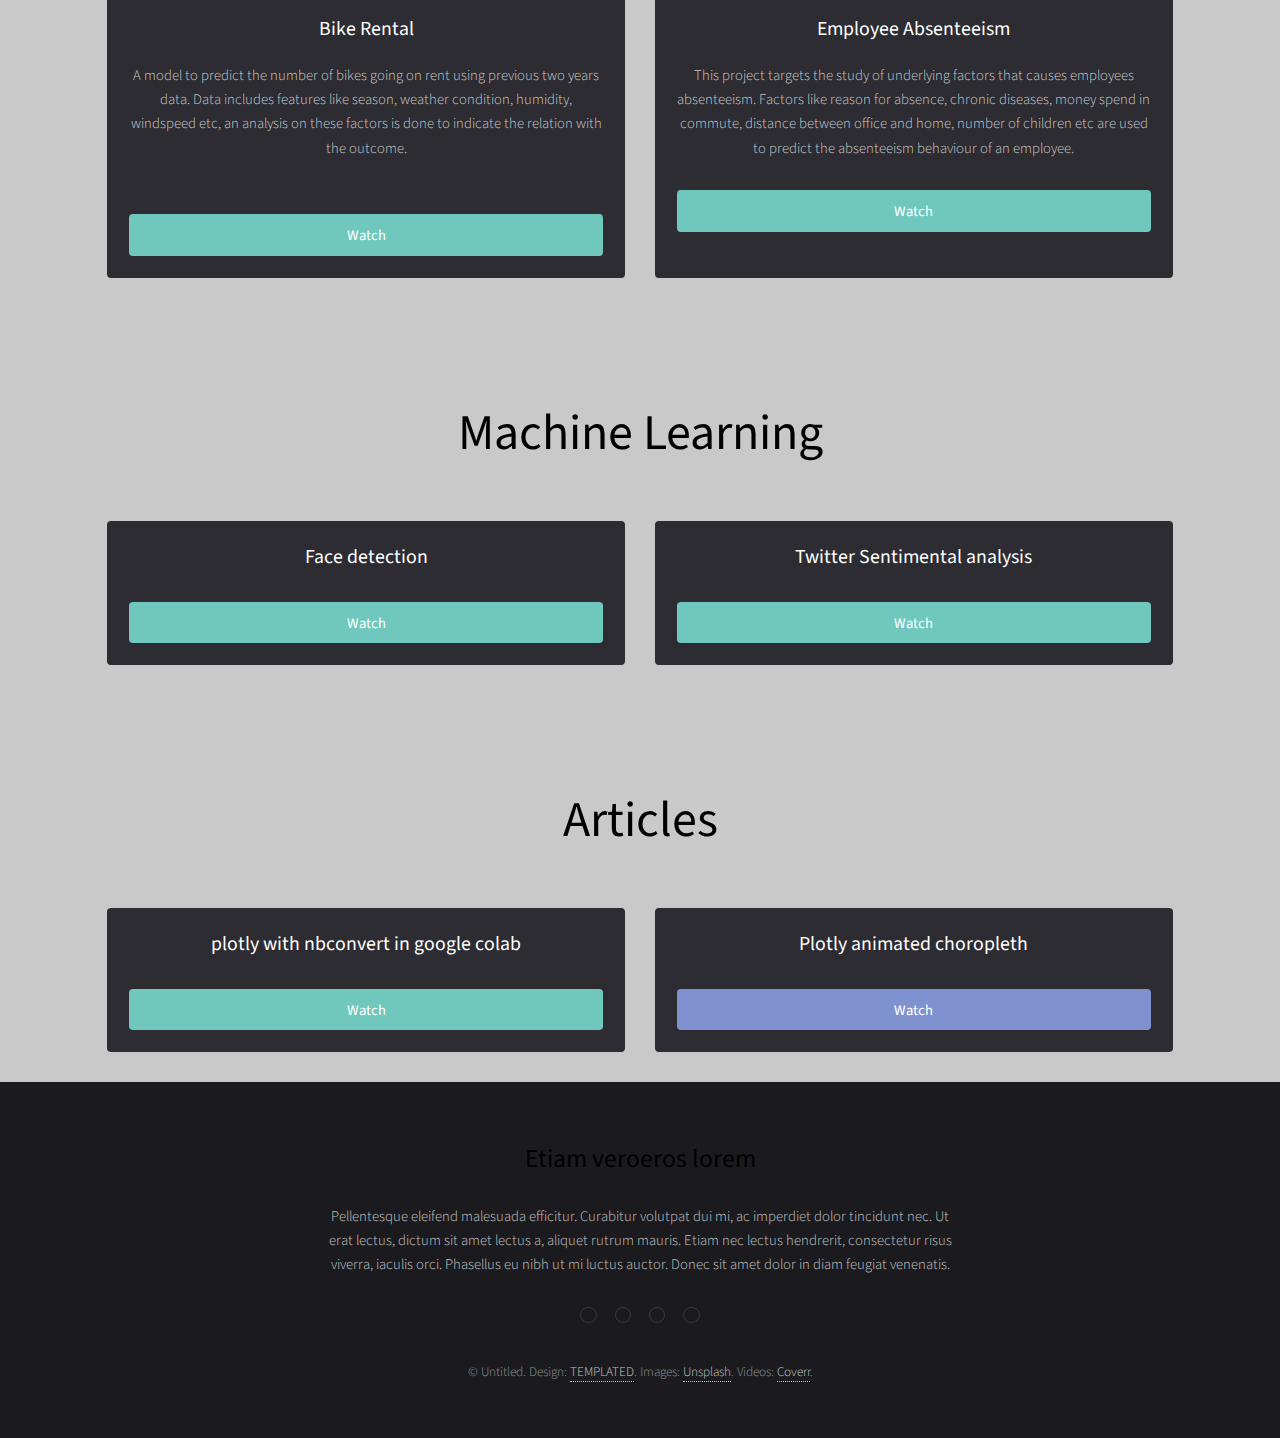
==== commit ddcdfe80: "t" ====
--- a/index.html
+++ b/index.html
@@ -35,7 +35,6 @@
 					</div>
 				</section>
 			<!-- </div> -->
-
 		</div>
 	</div>
 
@@ -226,7 +225,7 @@
 				<div class="box">
 					<a href="https://youtu.be/s6zR2T9vn2c" class="image fit"><img src="images/pic01.jpg" alt="" /></a>
 					<div class="inner">
-						<h3>Using plotly with nbconvert in google colab</h3>
+						<h3>plotly with nbconvert in google colab</h3>
 						<p></p>
 						<a href="https://youtu.be/s6zR2T9vn2c" class="button fit"
 							data-poptrox="youtube,800x400">Watch</a>
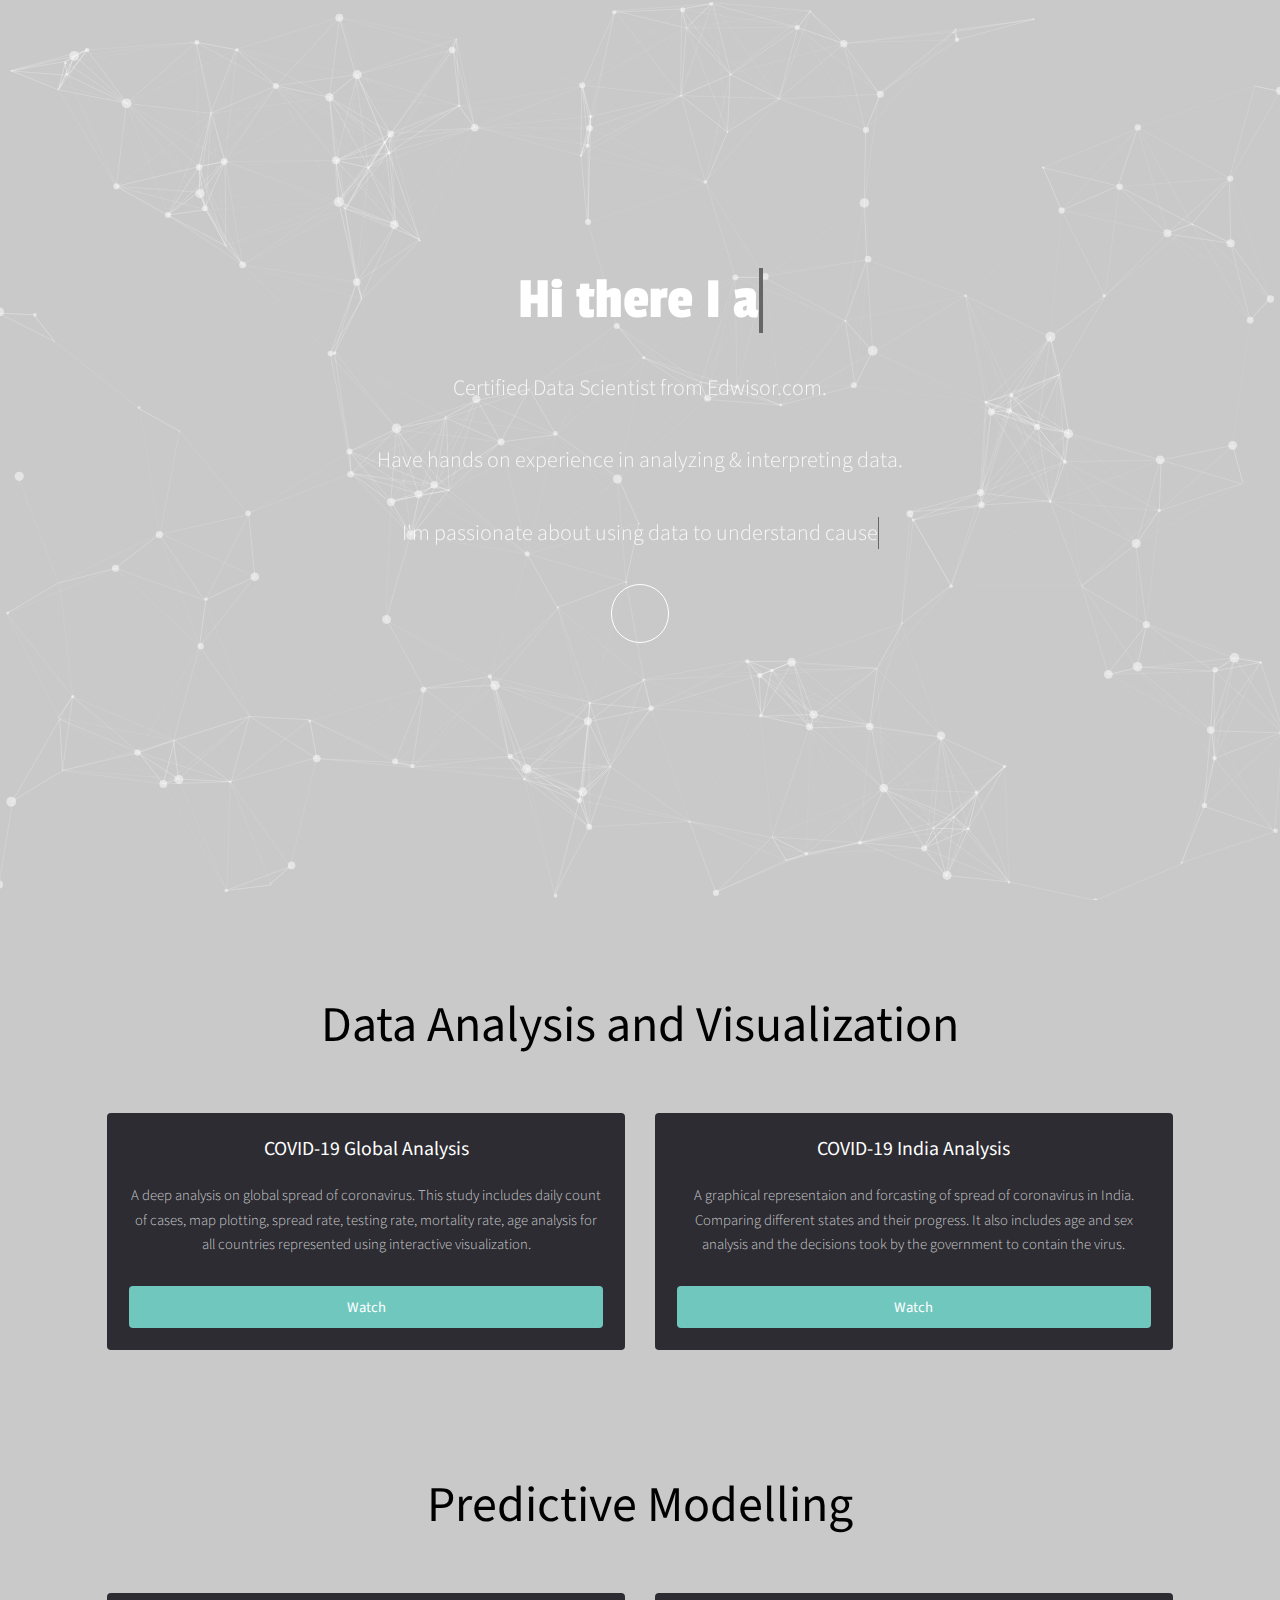
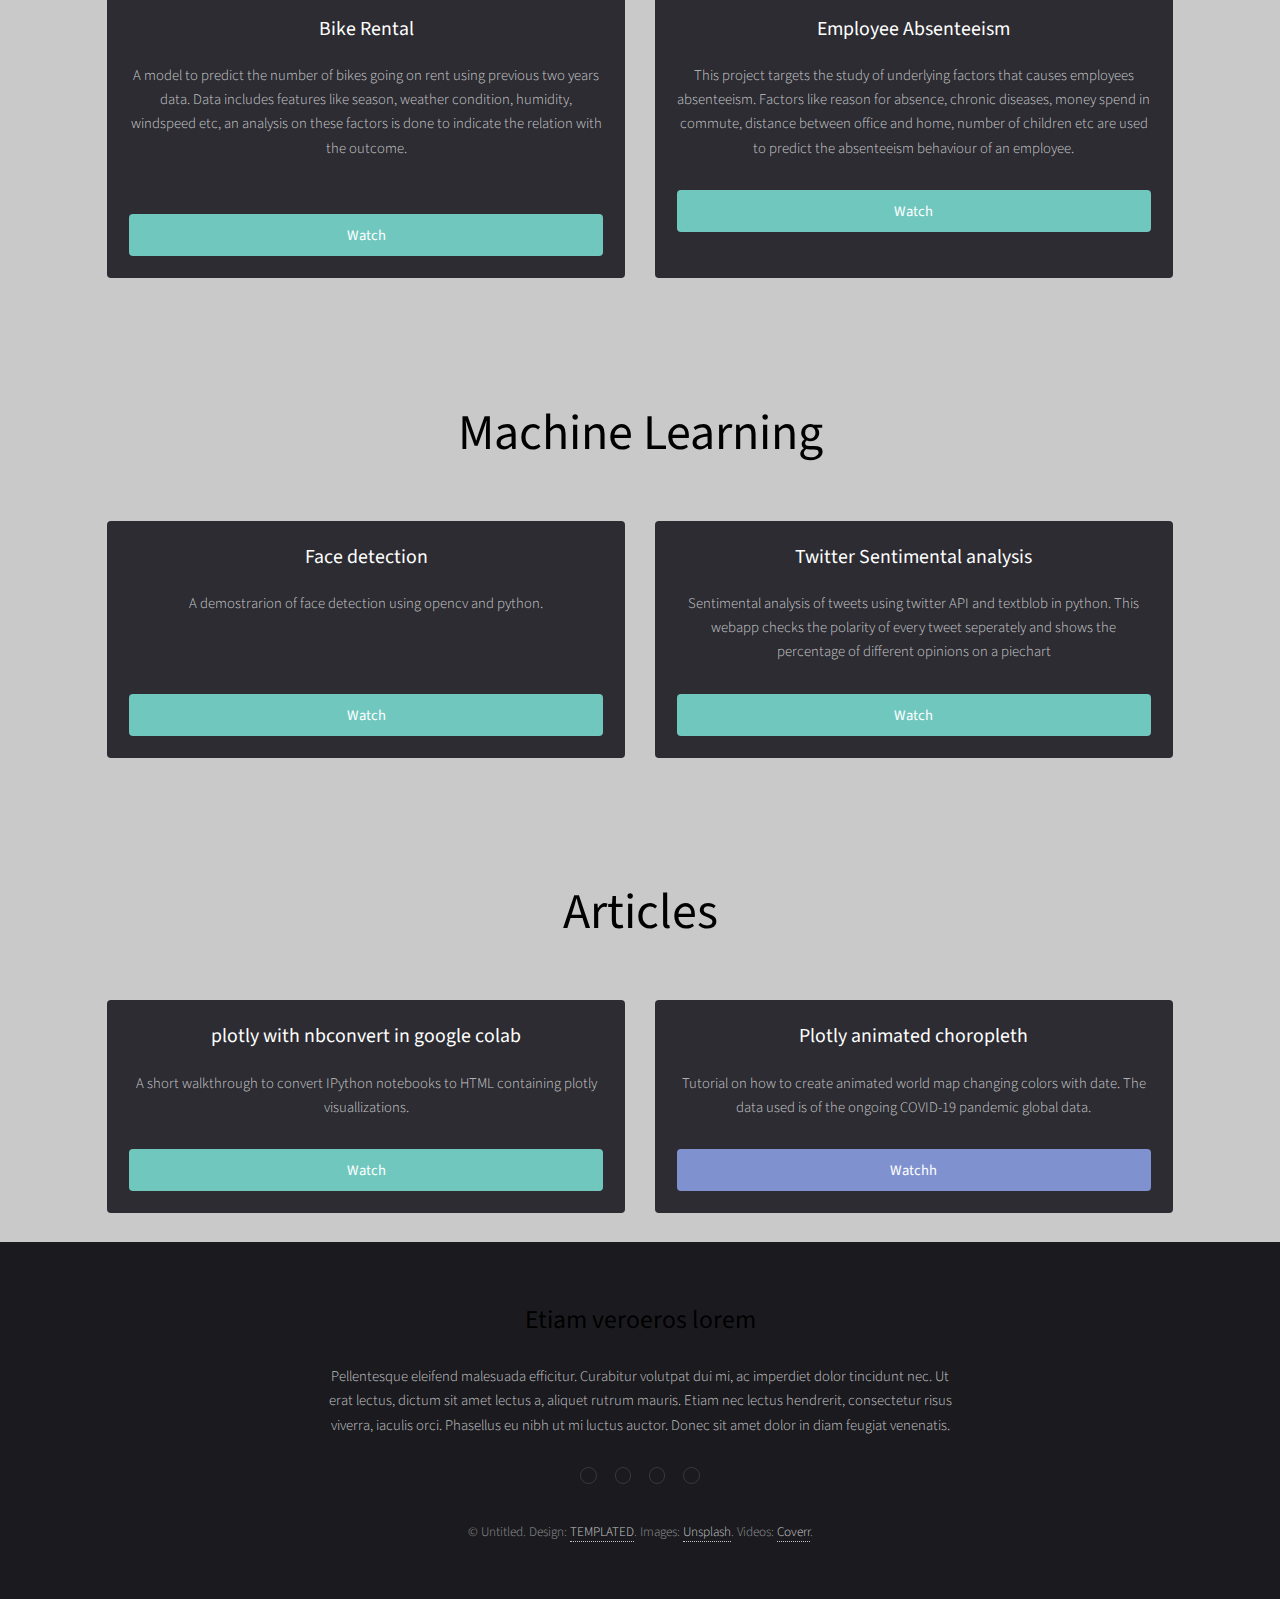
==== commit 434e8b73: "added description" ====
--- a/index.html
+++ b/index.html
@@ -190,7 +190,7 @@
 					<a href="https://youtu.be/s6zR2T9vn2c" class="image fit"><img src="images/pic01.jpg" alt="" /></a>
 					<div class="inner">
 						<h3>Face detection</h3>
-						<p></p>
+						<p>A demostrarion of face detection using opencv and python. </p><br><br>
 						<a href="https://youtu.be/s6zR2T9vn2c" class="button fit"
 							data-poptrox="youtube,800x400">Watch</a>
 					</div>
@@ -200,7 +200,7 @@
 					<a href="https://youtu.be/s6zR2T9vn2c" class="image fit"><img src="images/pic06.jpg" alt="" /></a>
 					<div class="inner">
 						<h3>Twitter Sentimental analysis</h3>
-						<p></p>
+						<p>Sentimental analysis of tweets using twitter API and textblob in python. This webapp checks the polarity of every tweet seperately and shows the percentage of different opinions on a piechart</p>
 						<a href="https://youtu.be/s6zR2T9vn2c" class="button fit"
 							data-poptrox="youtube,800x400">Watch</a>
 					</div>
@@ -226,7 +226,7 @@
 					<a href="https://youtu.be/s6zR2T9vn2c" class="image fit"><img src="images/pic01.jpg" alt="" /></a>
 					<div class="inner">
 						<h3>plotly with nbconvert in google colab</h3>
-						<p></p>
+						<p>A short walkthrough to convert IPython notebooks to HTML containing plotly visuallizations.</p>
 						<a href="https://youtu.be/s6zR2T9vn2c" class="button fit"
 							data-poptrox="youtube,800x400">Watch</a>
 					</div>
@@ -236,9 +236,9 @@
 					<a href="https://youtu.be/s6zR2T9vn2c" class="image fit"><img src="images/pic02.jpg" alt="" /></a>
 					<div class="inner">
 						<h3>Plotly animated choropleth</h3>
-						<p></p>
+						<p>Tutorial on how to create animated world map changing colors with date. The data used is of the ongoing COVID-19 pandemic global data.</p>
 						<a href="https://youtu.be/s6zR2T9vn2c" class="button style2 fit"
-							data-poptrox="youtube,800x400">Watch</a>
+							data-poptrox="youtube,800x400">Watchh</a>
 					</div>
 				</div>
 
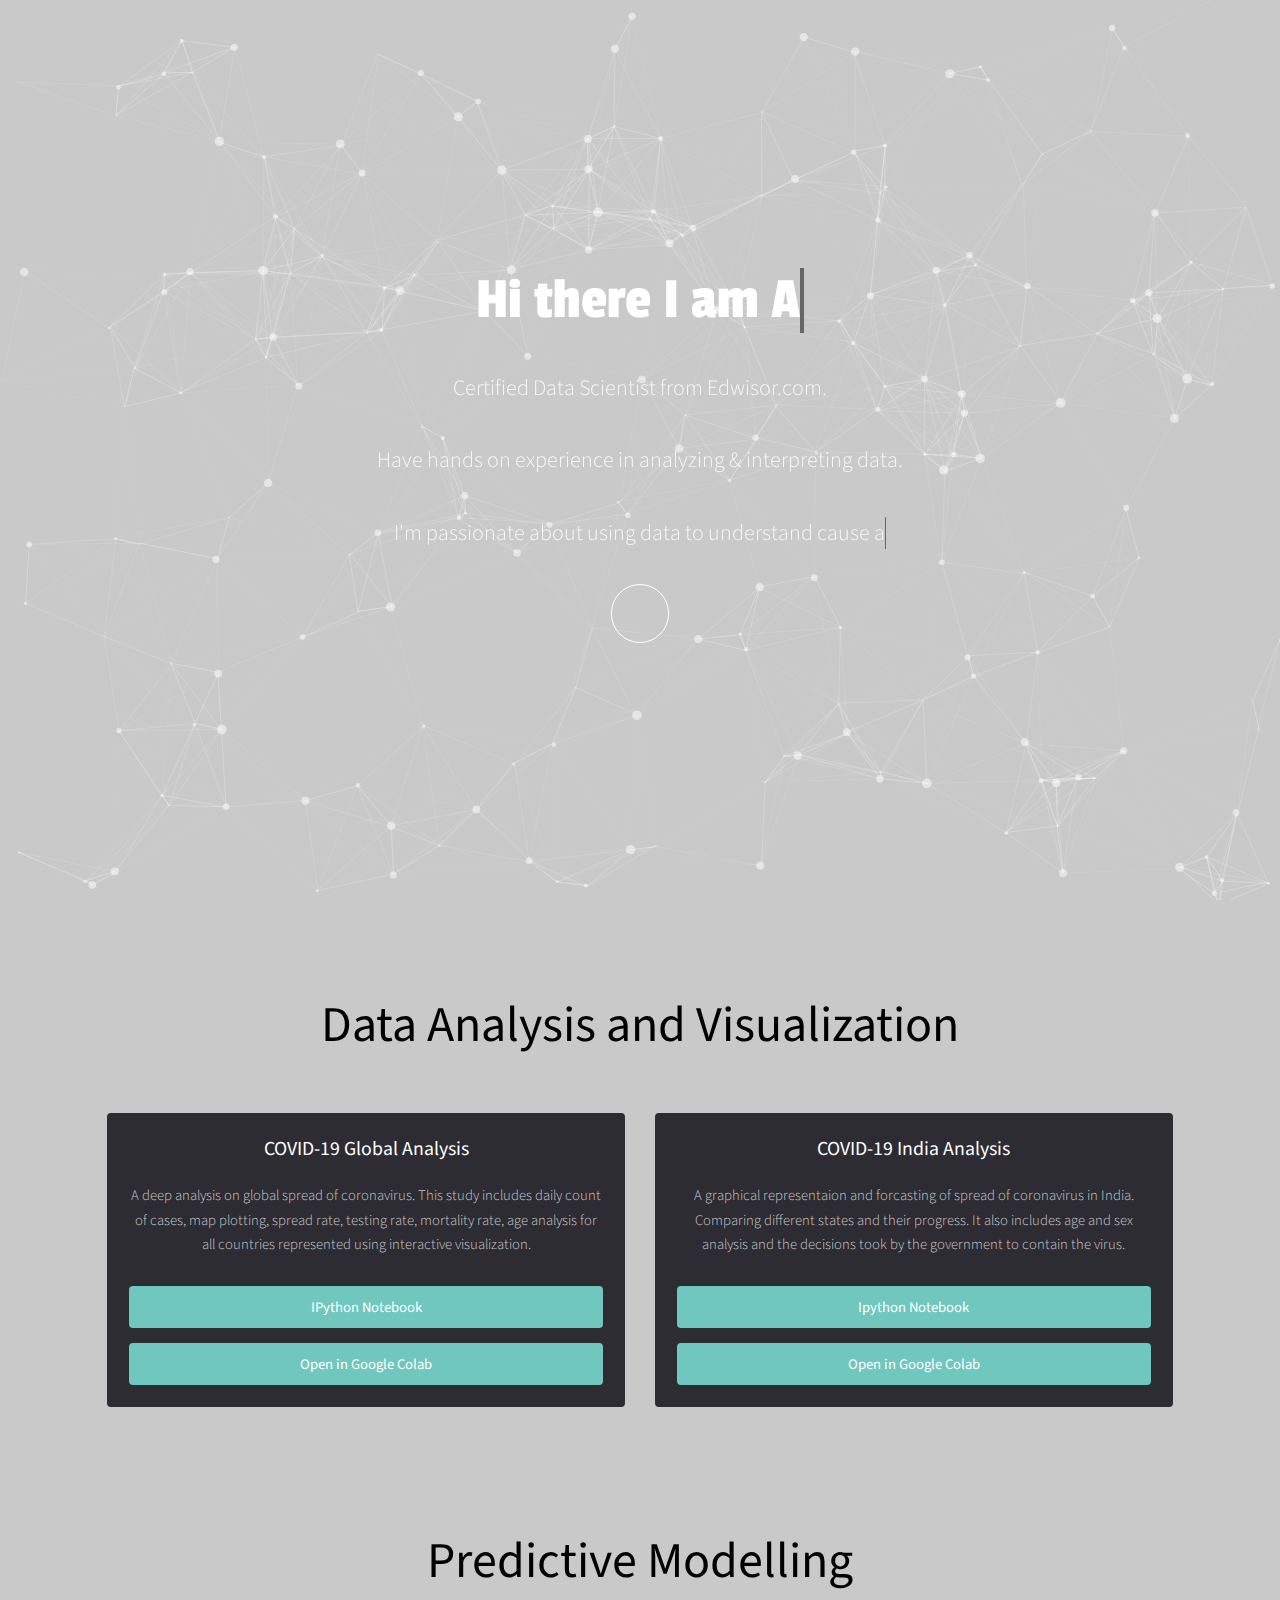
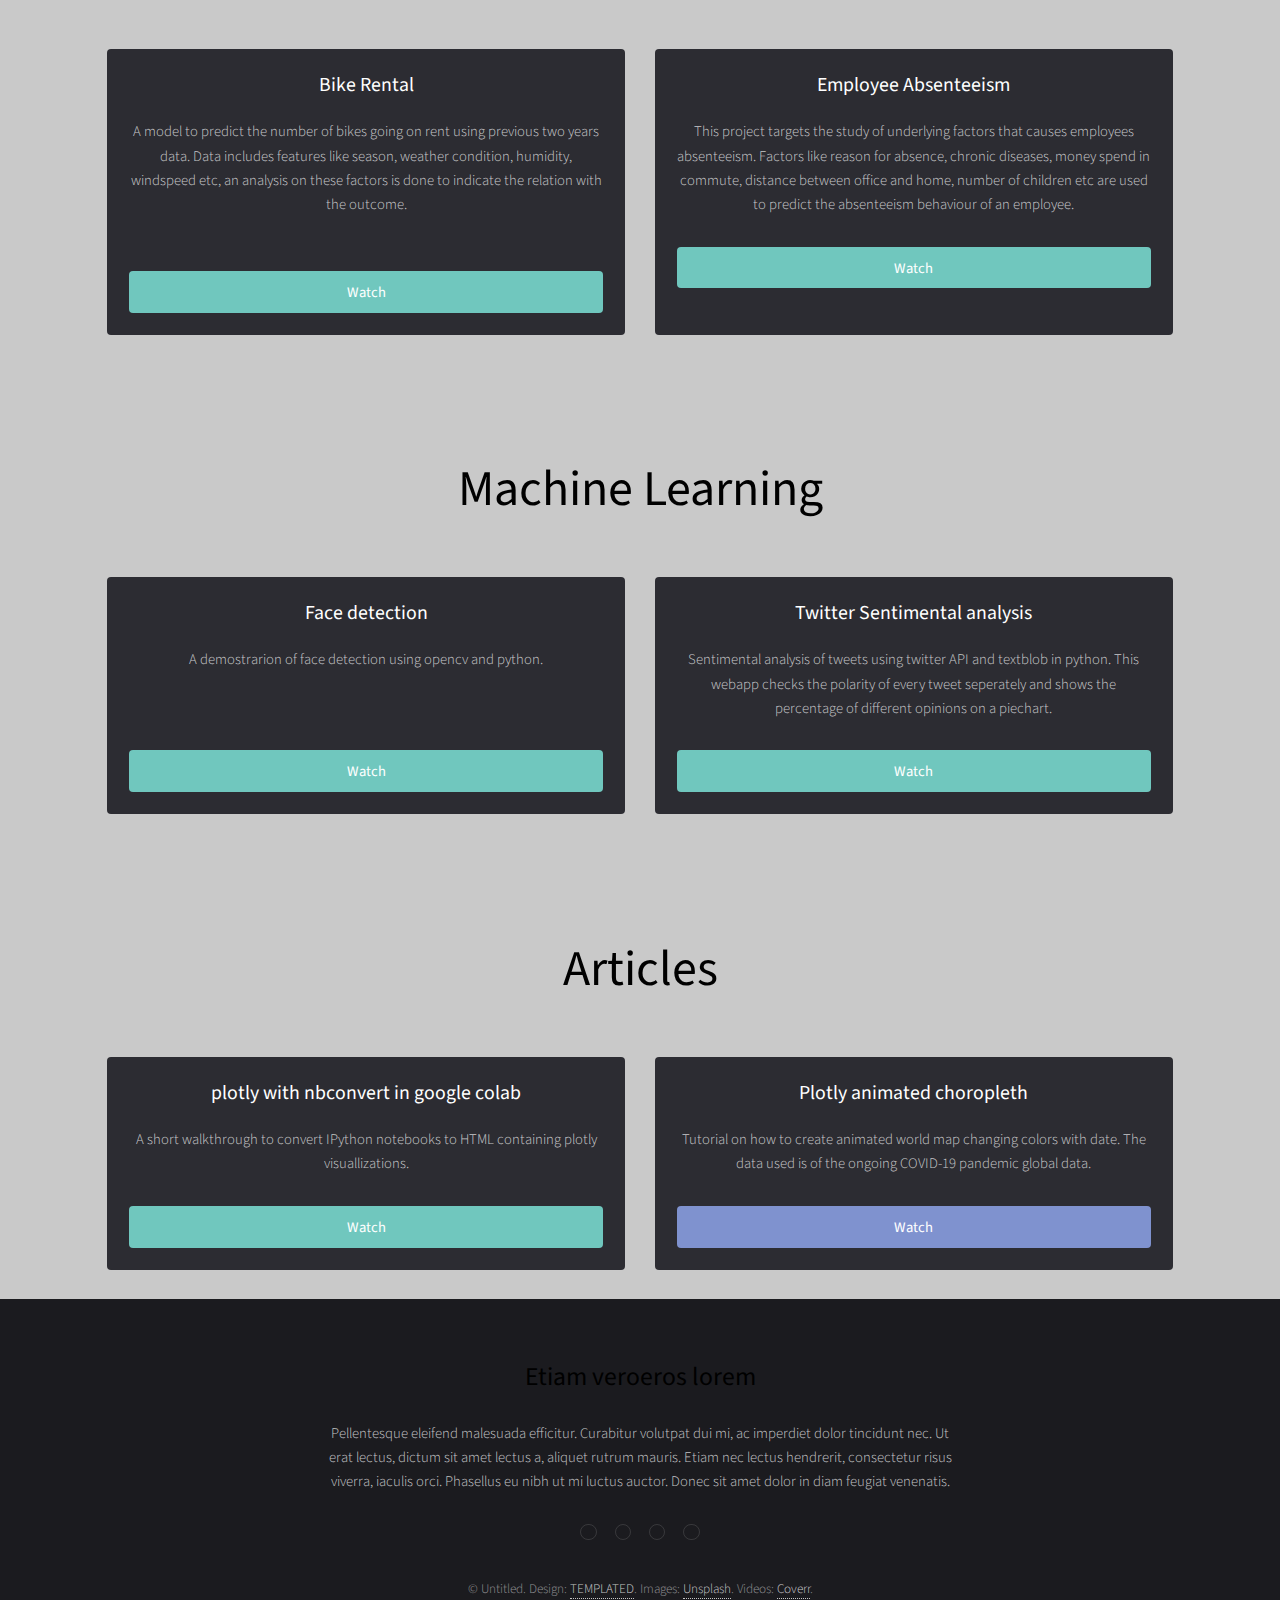
==== commit 65ca7046: "t" ====
--- a/index.html
+++ b/index.html
@@ -18,27 +18,210 @@
 	<div class="above-the-fold">
 		<div id="particles-js">
 			<!-- <div class="btext"> -->
-				<section id="banner">
-					<div class="inner">
-						<header>
-							<h1 data-period="2000" class="txt-rotate" id="typed-name" data-rotate='["Hi there I am Abhishek"]'></h1><br>
-							<p id="typed-intro">Certified Data Scientist from Edwisor.com.<br><br>
-								Have hands on experience in analyzing & interpreting data.<br><br>
-								I'm passionate about using data to
-								<span class="txt-rotate" data-period="2000"
-									data-rotate='[ "understand cause and effect.", "extract decision making insight.", "help machines learn.", "make the world a better place."]'>
-								</span>
-			
-							</p>
-						</header>
-						<a href="#main" class="more">Learn More</a>
-					</div>
-				</section>
+			<section id="banner">
+				<div class="inner">
+					<header>
+						<h1 data-period="2000" class="txt-rotate" id="typed-name"
+							data-rotate='["Hi there I am Abhishek"]'></h1><br>
+						<p id="typed-intro">Certified Data Scientist from Edwisor.com.<br><br>
+							Have hands on experience in analyzing & interpreting data.<br><br>
+							I'm passionate about using data to
+							<span class="txt-rotate" data-period="2000"
+								data-rotate='[ "understand cause and effect.", "extract decision making insight.", "help machines learn.", "make the world a better place."]'>
+							</span>
+
+						</p>
+					</header>
+					<a href="#main" class="more">Learn More</a>
+				</div>
+			</section>
 			<!-- </div> -->
 		</div>
 	</div>
 
-
+	<!-- Main -->
+	<div id="title">
+		<div class="thumbnails">
+			<h1>Data Analysis and Visualization</h1>
+		</div>
+	</div>
+	<div id="main">
+		<div class="inner">
+			<!-- Boxes -->
+			<div class="thumbnails">
+
+				<div class="box">
+					<a href="particle/index.html" class="image fit"><img src="images/CoronaGlobal.jpg" alt="" /></a>
+					<div class="inner">
+						<h3>COVID-19 Global Analysis</h3>
+						<p>A deep analysis on global spread of coronavirus. This study includes daily count of cases,
+							map plotting, spread rate, testing rate, mortality rate, age analysis for all countries
+							represented using interactive visualization.</p>
+						<a href="particle/index.html" class="button fit">IPython Notebook</a>
+						<a href="particle/index.htmlff" class="button fit">Open in Google Colab</a>
+					</div>
+				</div>
+
+				<div class="box">
+					<a href="https://youtu.be/s6zR2T9vn2c" class="image fit"><img src="images/CoronaIndia.jpg" alt="" /></a>
+					<div class="inner">
+						<h3>COVID-19 India Analysis</h3>
+						<p>A graphical representaion and forcasting of spread of coronavirus in India. Comparing
+							different states and their progress. It also includes age and sex analysis and the decisions
+							took by the government to contain the virus. </p>
+						<a href="https://youtu.be/s6zR2T9vn2c" class="button fit">Ipython Notebook</a>
+						<a href="https://youtu.be/s6zR2T9vn2c" class="button fit">Open in Google Colab</a>
+					</div>
+				</div>
+			</div>
+		</div>
+	</div>
+
+	<div id="title">
+		<div class="thumbnails">
+			<h1>Predictive Modelling</h1>
+		</div>
+	</div>
+	<div id="main">
+		<div class="inner">
+
+			<!-- Boxes -->
+			<div class="thumbnails">
+
+				<div class="box">
+					<a href="https://youtu.be/s6zR2T9vn2c" class="image fit"><img src="images/pic01.jpg" alt="" /></a>
+					<div class="inner">
+						<h3>Bike Rental</h3>
+						<p> A model to predict the number of bikes going on rent using previous two years data. Data
+							includes features like season, weather condition, humidity, windspeed etc, an analysis on
+							these factors is done to indicate the relation with the outcome.</p><br>
+						<a href="https://youtu.be/s6zR2T9vn2c" class="button fit"
+							data-poptrox="youtube,800x400">Watch</a>
+					</div>
+				</div>
+
+				<div class="box">
+					<a href="https://youtu.be/s6zR2T9vn2c" class="image fit"><img src="images/pic06.jpg" alt="" /></a>
+					<div class="inner">
+						<h3>Employee Absenteeism</h3>
+						<p>This project targets the study of underlying factors that causes employees absenteeism.
+							Factors like reason for absence, chronic diseases, money spend in commute, distance between
+							office and home, number of children etc are used to predict the absenteeism behaviour of an
+							employee.</p>
+						<a href="https://youtu.be/s6zR2T9vn2c" class="button fit"
+							data-poptrox="youtube,800x400">Watch</a>
+					</div>
+				</div>
+			</div>
+		</div>
+	</div>
+
+	<div id="title">
+		<div class="thumbnails">
+			<h1>Machine Learning</h1>
+		</div>
+	</div>
+	<div id="main">
+		<div class="inner">
+
+			<!-- Boxes -->
+			<div class="thumbnails">
+
+				<div class="box">
+					<a href="https://youtu.be/s6zR2T9vn2c" class="image fit"><img src="images/pic01.jpg" alt="" /></a>
+					<div class="inner">
+						<h3>Face detection</h3>
+						<p>A demostrarion of face detection using opencv and python. </p><br><br>
+						<a href="https://youtu.be/s6zR2T9vn2c" class="button fit"
+							data-poptrox="youtube,800x400">Watch</a>
+					</div>
+				</div>
+
+				<div class="box">
+					<a href="https://youtu.be/s6zR2T9vn2c" class="image fit"><img src="images/pic06.jpg" alt="" /></a>
+					<div class="inner">
+						<h3>Twitter Sentimental analysis</h3>
+						<p>Sentimental analysis of tweets using twitter API and textblob in python. This webapp checks
+							the polarity of every tweet seperately and shows the percentage of different opinions on a
+							piechart.</p>
+						<a href="https://youtu.be/s6zR2T9vn2c" class="button fit"
+							data-poptrox="youtube,800x400">Watch</a>
+					</div>
+				</div>
+
+			</div>
+
+		</div>
+	</div>
+
+	<div id="title">
+		<div class="thumbnails">
+			<h1>Articles</h1>
+		</div>
+	</div>
+	<div id="main">
+		<div class="inner">
+
+			<!-- Boxes -->
+			<div class="thumbnails">
+
+				<div class="box">
+					<a href="https://youtu.be/s6zR2T9vn2c" class="image fit"><img src="images/pic01.jpg" alt="" /></a>
+					<div class="inner">
+						<h3>plotly with nbconvert in google colab</h3>
+						<p>A short walkthrough to convert IPython notebooks to HTML containing plotly visuallizations.
+						</p>
+						<a href="https://youtu.be/s6zR2T9vn2c" class="button fit"
+							data-poptrox="youtube,800x400">Watch</a>
+					</div>
+				</div>
+
+				<div class="box">
+					<a href="https://youtu.be/s6zR2T9vn2c" class="image fit"><img src="images/pic02.jpg" alt="" /></a>
+					<div class="inner">
+						<h3>Plotly animated choropleth</h3>
+						<p>Tutorial on how to create animated world map changing colors with date. The data used is of
+							the ongoing COVID-19 pandemic global data.</p>
+						<a href="https://youtu.be/s6zR2T9vn2c" class="button style2 fit"
+							data-poptrox="youtube,800x400">Watch</a>
+					</div>
+				</div>
+
+			</div>
+
+		</div>
+	</div>
+
+
+	<!-- Footer -->
+	<footer id="footer">
+		<div class="inner">
+			<h2>Etiam veroeros lorem</h2>
+			<p>Pellentesque eleifend malesuada efficitur. Curabitur volutpat dui mi, ac imperdiet dolor tincidunt nec.
+				Ut erat lectus, dictum sit amet lectus a, aliquet rutrum mauris. Etiam nec lectus hendrerit, consectetur
+				risus viverra, iaculis orci. Phasellus eu nibh ut mi luctus auctor. Donec sit amet dolor in diam feugiat
+				venenatis. </p>
+
+			<ul class="icons">
+				<li><a href="#" class="icon fa-twitter"><span class="label">Twitter</span></a></li>
+				<li><a href="#" class="icon fa-facebook"><span class="label">Facebook</span></a></li>
+				<li><a href="#" class="icon fa-instagram"><span class="label">Instagram</span></a></li>
+				<li><a href="#" class="icon fa-envelope"><span class="label">Email</span></a></li>
+			</ul>
+			<p class="copyright">&copy; Untitled. Design: <a href="https://templated.co">TEMPLATED</a>. Images: <a
+					href="https://unsplash.com/">Unsplash</a>. Videos: <a href="http://coverr.co/">Coverr</a>.</p>
+		</div>
+	</footer>
+
+	<!-- Scripts -->
+	<script src="./assets/js/particles.js"></script>
+	<script src="./assets/js/app.js"></script>
+	<script src="assets/js/jquery.min.js"></script>
+	<script src="assets/js/jquery.scrolly.min.js"></script>
+	<!-- <script src="assets/js/jquery.poptrox.min.js"></script> -->
+	<script src="assets/js/skel.min.js"></script>
+	<script src="assets/js/util.js"></script>
+	<script src="assets/js/main.js"></script>
 
 	<script>
 		/** code by webdevtrick ( https://webdevtrick.com ) **/
@@ -82,8 +265,6 @@
 					that.tick();
 				}, delta);
 			}
-
-
 		};
 
 		window.onload = function () {
@@ -102,183 +283,6 @@
 			document.body.appendChild(css);
 		};
 	</script>
-
-	<!-- Main -->
-	<div id="title">
-		<div class="thumbnails">
-			<h1>Data Analysis and Visualization</h1>
-		</div>
-	</div>
-	<div id="main">
-		<div class="inner">
-
-			<!-- Boxes -->
-			<div class="thumbnails">
-
-				<div class="box">
-					<a href="particle/index.html" class="image fit"><img src="images/pic01.jpg" alt="" /></a>
-					<div class="inner">
-						<h3>COVID-19 Global Analysis</h3>
-						<p>A deep analysis on global spread of coronavirus. This study includes daily count of cases, map plotting, spread rate, testing rate, mortality rate, age analysis for all countries represented using interactive visualization.</p>
-						<a href="particle/index.html" class="button fit">Watch</a>
-					</div>
-				</div>
-
-				<div class="box">
-					<a href="https://youtu.be/s6zR2T9vn2c" class="image fit"><img src="images/pic06.jpg" alt="" /></a>
-					<div class="inner">
-						<h3>COVID-19 India Analysis</h3>
-						<p>A graphical representaion and forcasting of spread of coronavirus in India. Comparing different states and their progress. It also includes age and sex analysis and the decisions took by the government to contain the virus. </p>
-						<a href="https://youtu.be/s6zR2T9vn2c" class="button fit"
-							data-poptrox="youtube,800x400">Watch</a>
-					</div>
-				</div>
-
-			</div>
-
-		</div>
-	</div>
-
-	<div id="title">
-		<div class="thumbnails">
-			<h1>Predictive Modelling</h1>
-		</div>
-	</div>
-	<div id="main">
-		<div class="inner">
-
-			<!-- Boxes -->
-			<div class="thumbnails">
-
-				<div class="box">
-					<a href="https://youtu.be/s6zR2T9vn2c" class="image fit"><img src="images/pic01.jpg" alt="" /></a>
-					<div class="inner">
-						<h3>Bike Rental</h3>
-						<p> A model to predict the number of bikes going on rent using previous two years data. Data includes features like season, weather condition, humidity, windspeed etc, an analysis on these factors is done to indicate the relation with the outcome.</p><br>
-						<a href="https://youtu.be/s6zR2T9vn2c" class="button fit"
-							data-poptrox="youtube,800x400">Watch</a>
-					</div>
-				</div>
-
-				<div class="box">
-					<a href="https://youtu.be/s6zR2T9vn2c" class="image fit"><img src="images/pic06.jpg" alt="" /></a>
-					<div class="inner">
-						<h3>Employee Absenteeism</h3>
-						<p>This project targets the study of underlying factors that causes employees absenteeism. Factors like reason for absence, chronic diseases, money spend in commute, distance between office and home, number of children etc are used to predict the absenteeism behaviour of an employee.</p>
-						<a href="https://youtu.be/s6zR2T9vn2c" class="button fit"
-							data-poptrox="youtube,800x400">Watch</a>
-					</div>
-				</div>
-
-			</div>
-
-		</div>
-	</div>
-
-	<div id="title">
-		<div class="thumbnails">
-			<h1>Machine Learning</h1>
-		</div>
-	</div>
-	<div id="main">
-		<div class="inner">
-
-			<!-- Boxes -->
-			<div class="thumbnails">
-
-				<div class="box">
-					<a href="https://youtu.be/s6zR2T9vn2c" class="image fit"><img src="images/pic01.jpg" alt="" /></a>
-					<div class="inner">
-						<h3>Face detection</h3>
-						<p>A demostrarion of face detection using opencv and python. </p><br><br>
-						<a href="https://youtu.be/s6zR2T9vn2c" class="button fit"
-							data-poptrox="youtube,800x400">Watch</a>
-					</div>
-				</div>
-
-				<div class="box">
-					<a href="https://youtu.be/s6zR2T9vn2c" class="image fit"><img src="images/pic06.jpg" alt="" /></a>
-					<div class="inner">
-						<h3>Twitter Sentimental analysis</h3>
-						<p>Sentimental analysis of tweets using twitter API and textblob in python. This webapp checks the polarity of every tweet seperately and shows the percentage of different opinions on a piechart</p>
-						<a href="https://youtu.be/s6zR2T9vn2c" class="button fit"
-							data-poptrox="youtube,800x400">Watch</a>
-					</div>
-				</div>
-
-			</div>
-
-		</div>
-	</div>
-
-	<div id="title">
-		<div class="thumbnails">
-			<h1>Articles</h1>
-		</div>
-	</div>
-	<div id="main">
-		<div class="inner">
-
-			<!-- Boxes -->
-			<div class="thumbnails">
-
-				<div class="box">
-					<a href="https://youtu.be/s6zR2T9vn2c" class="image fit"><img src="images/pic01.jpg" alt="" /></a>
-					<div class="inner">
-						<h3>plotly with nbconvert in google colab</h3>
-						<p>A short walkthrough to convert IPython notebooks to HTML containing plotly visuallizations.</p>
-						<a href="https://youtu.be/s6zR2T9vn2c" class="button fit"
-							data-poptrox="youtube,800x400">Watch</a>
-					</div>
-				</div>
-
-				<div class="box">
-					<a href="https://youtu.be/s6zR2T9vn2c" class="image fit"><img src="images/pic02.jpg" alt="" /></a>
-					<div class="inner">
-						<h3>Plotly animated choropleth</h3>
-						<p>Tutorial on how to create animated world map changing colors with date. The data used is of the ongoing COVID-19 pandemic global data.</p>
-						<a href="https://youtu.be/s6zR2T9vn2c" class="button style2 fit"
-							data-poptrox="youtube,800x400">Watchh</a>
-					</div>
-				</div>
-
-			</div>
-
-		</div>
-	</div>
-
-
-	<!-- Footer -->
-	<footer id="footer">
-		<div class="inner">
-			<h2>Etiam veroeros lorem</h2>
-			<p>Pellentesque eleifend malesuada efficitur. Curabitur volutpat dui mi, ac imperdiet dolor tincidunt nec.
-				Ut erat lectus, dictum sit amet lectus a, aliquet rutrum mauris. Etiam nec lectus hendrerit, consectetur
-				risus viverra, iaculis orci. Phasellus eu nibh ut mi luctus auctor. Donec sit amet dolor in diam feugiat
-				venenatis. </p>
-
-			<ul class="icons">
-				<li><a href="#" class="icon fa-twitter"><span class="label">Twitter</span></a></li>
-				<li><a href="#" class="icon fa-facebook"><span class="label">Facebook</span></a></li>
-				<li><a href="#" class="icon fa-instagram"><span class="label">Instagram</span></a></li>
-				<li><a href="#" class="icon fa-envelope"><span class="label">Email</span></a></li>
-			</ul>
-			<p class="copyright">&copy; Untitled. Design: <a href="https://templated.co">TEMPLATED</a>. Images: <a
-					href="https://unsplash.com/">Unsplash</a>. Videos: <a href="http://coverr.co/">Coverr</a>.</p>
-		</div>
-	</footer>
-
-	<!-- Scripts -->
-	<script src="./assets/js/particles.js"></script>
-	<script src="./assets/js/app.js"></script>
-	<script src="assets/js/jquery.min.js"></script>
-	<script src="assets/js/jquery.scrolly.min.js"></script>
-	<script src="assets/js/jquery.poptrox.min.js"></script>
-	<script src="assets/js/skel.min.js"></script>
-	<script src="assets/js/util.js"></script>
-	<script src="assets/js/main.js"></script>
-
-
 </body>
 
-</html>
+</html>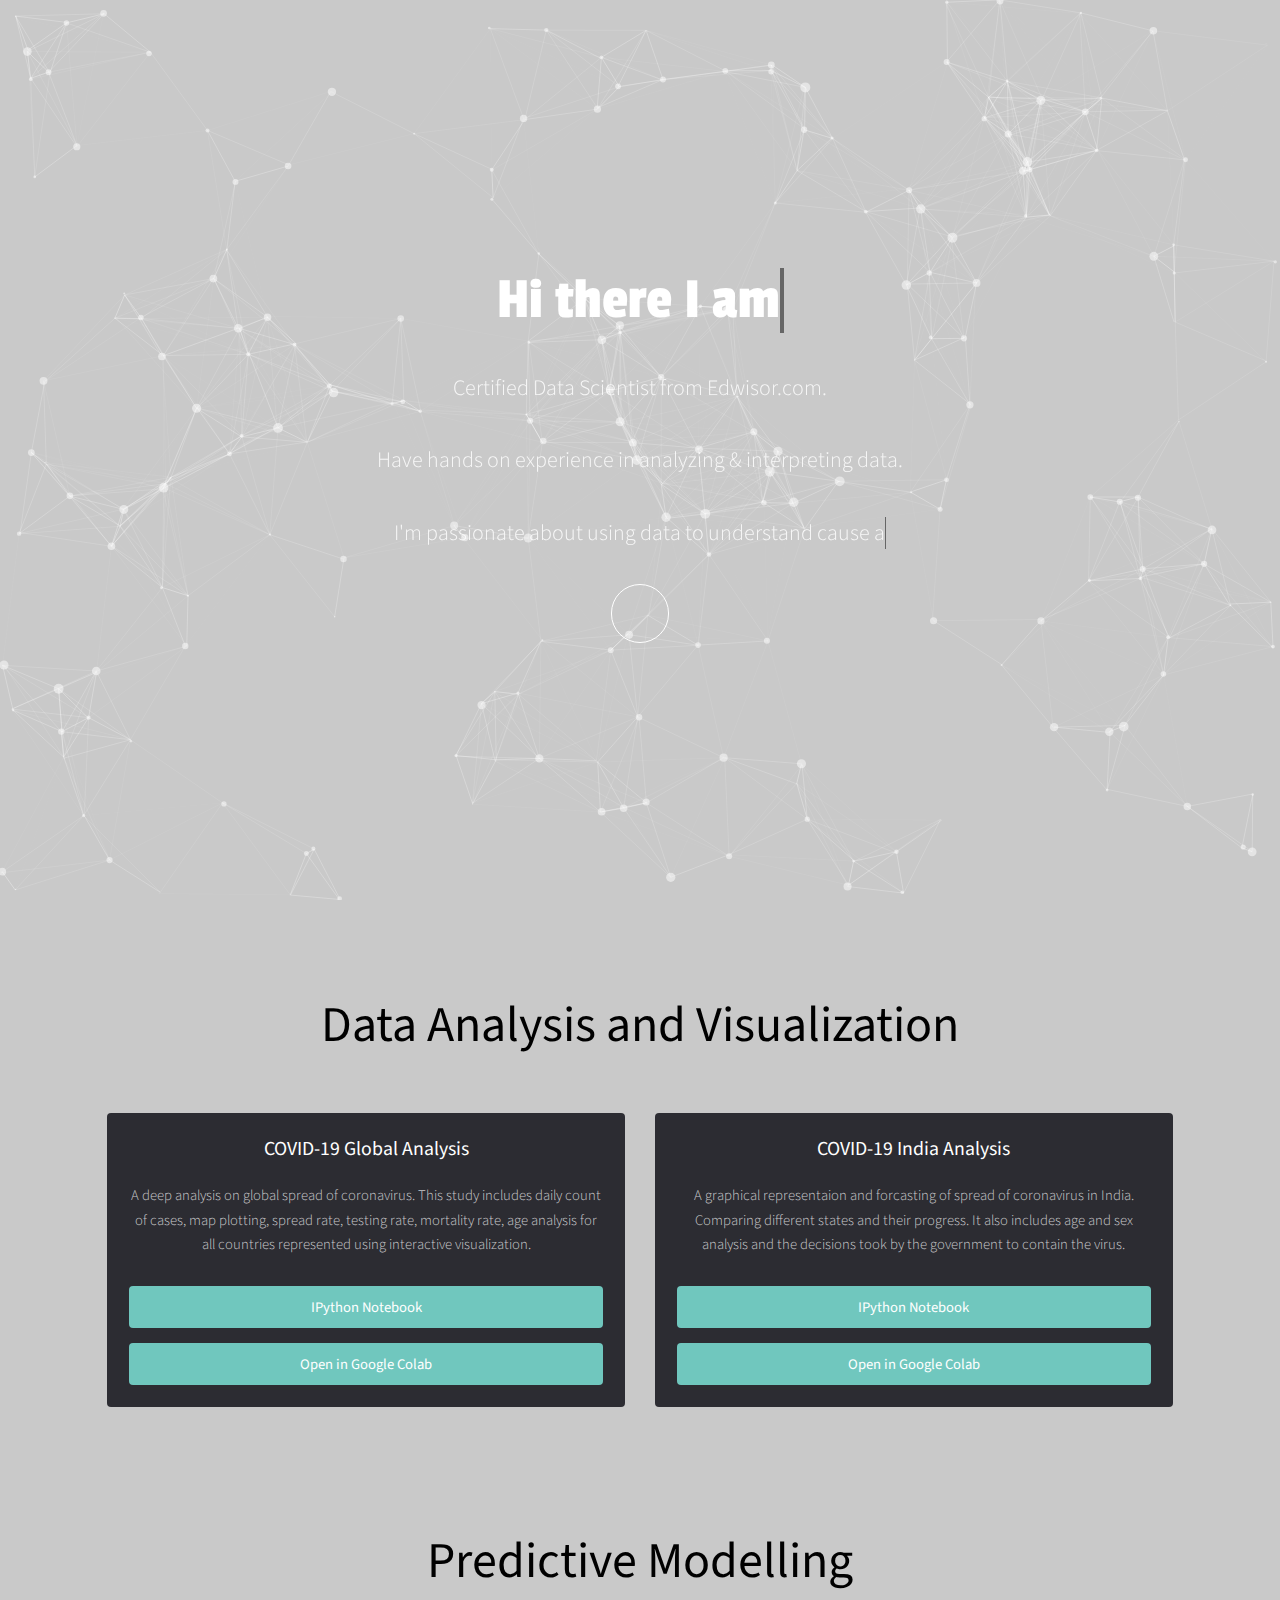
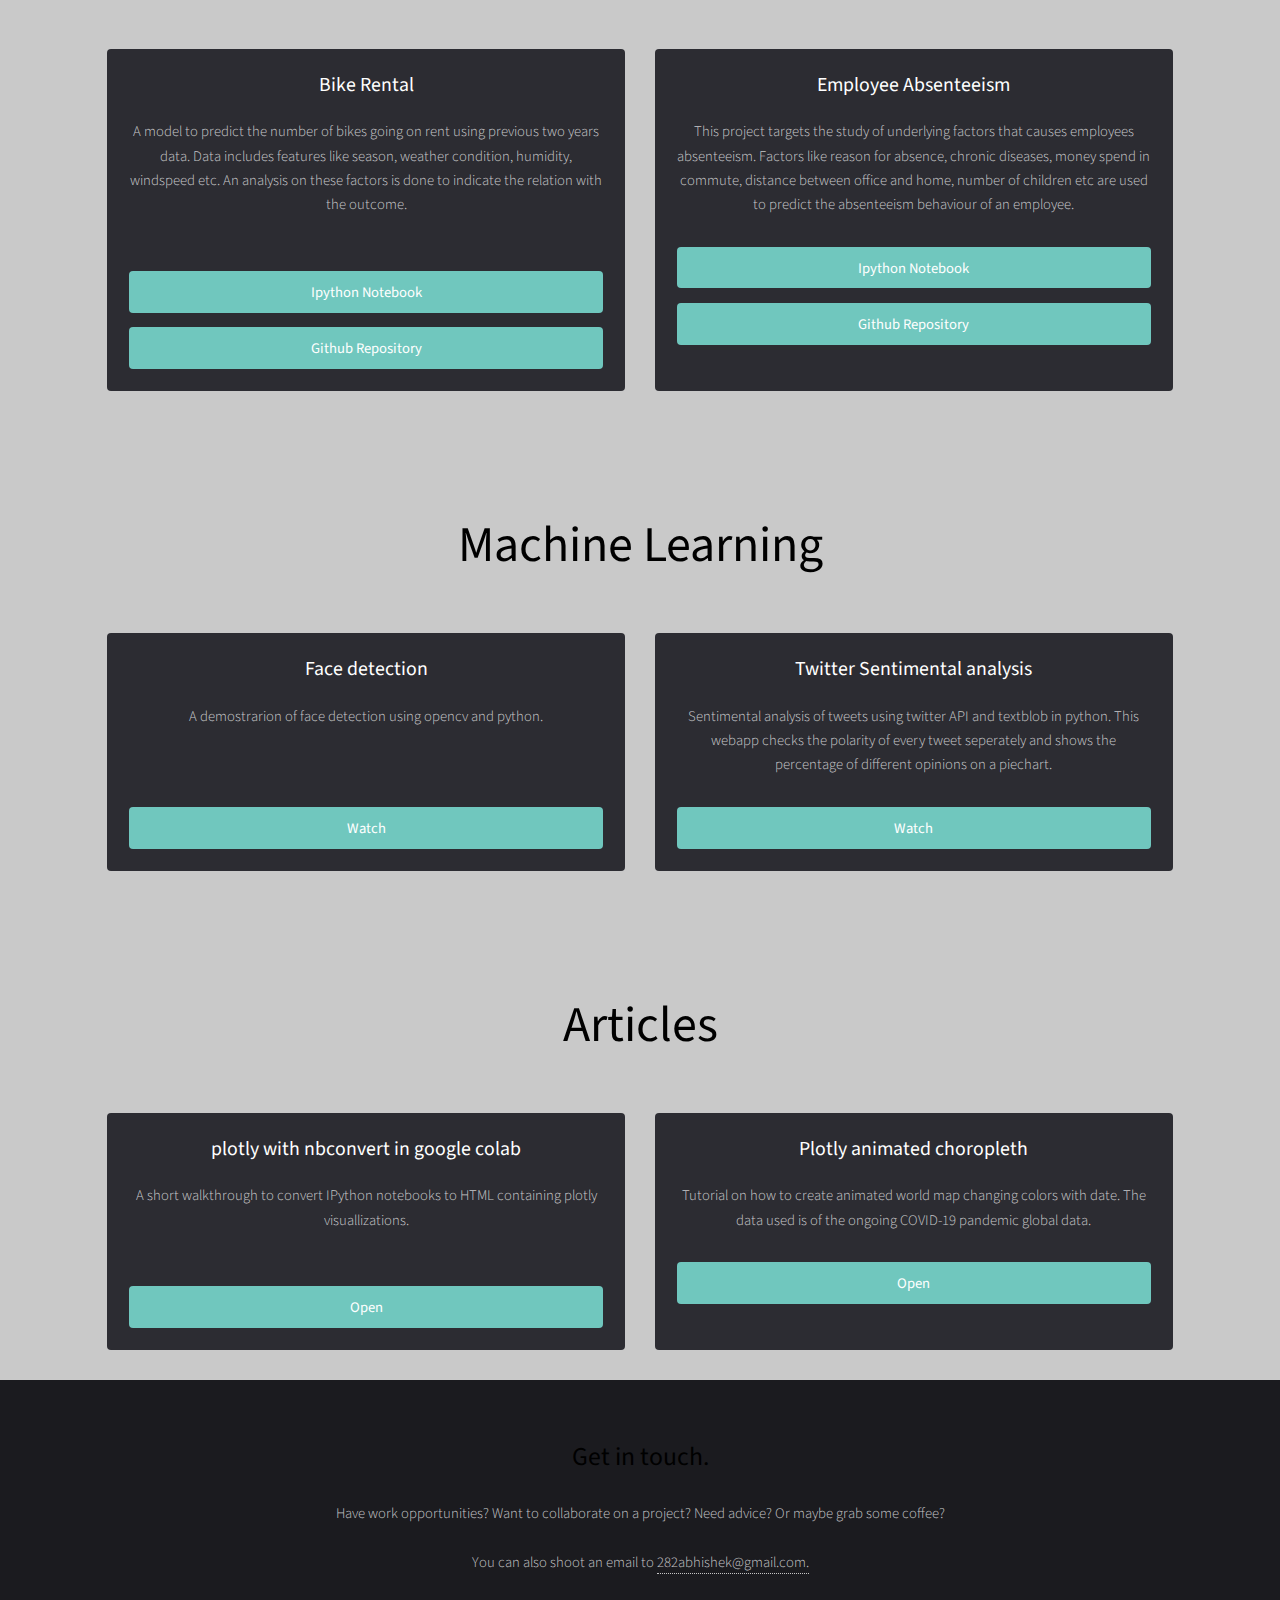
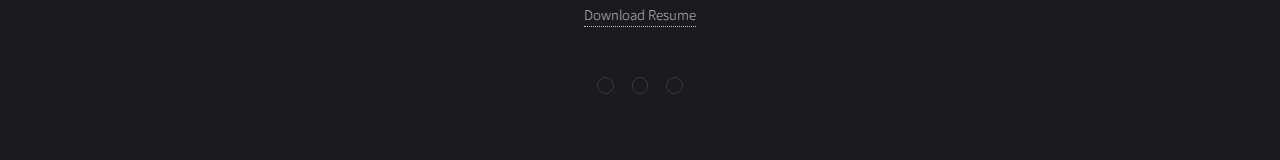
==== commit 0f39eaa4: "added bikerental html and github repo" ====
--- a/index.html
+++ b/index.html
@@ -32,7 +32,7 @@
 
 						</p>
 					</header>
-					<a href="#main" class="more">Learn More</a>
+					<a href="#title" class="more">Learn More</a>
 				</div>
 			</section>
 			<!-- </div> -->
@@ -61,15 +61,15 @@
 						<a href="particle/index.htmlff" class="button fit">Open in Google Colab</a>
 					</div>
 				</div>
-
-				<div class="box">
-					<a href="https://youtu.be/s6zR2T9vn2c" class="image fit"><img src="images/CoronaIndia.jpg" alt="" /></a>
+				<div class="box">
+					<a href="https://youtu.be/s6zR2T9vn2c" class="image fit"><img src="images/CoronaIndia.jpg"
+							alt="" /></a>
 					<div class="inner">
 						<h3>COVID-19 India Analysis</h3>
 						<p>A graphical representaion and forcasting of spread of coronavirus in India. Comparing
 							different states and their progress. It also includes age and sex analysis and the decisions
 							took by the government to contain the virus. </p>
-						<a href="https://youtu.be/s6zR2T9vn2c" class="button fit">Ipython Notebook</a>
+						<a href="https://youtu.be/s6zR2T9vn2c" class="button fit">IPython Notebook</a>
 						<a href="https://youtu.be/s6zR2T9vn2c" class="button fit">Open in Google Colab</a>
 					</div>
 				</div>
@@ -89,27 +89,33 @@
 			<div class="thumbnails">
 
 				<div class="box">
-					<a href="https://youtu.be/s6zR2T9vn2c" class="image fit"><img src="images/pic01.jpg" alt="" /></a>
+					<a href="predictive modelling/BikeRental.html" class="image fit" target="_blank"><img
+							src="images/BikeRental.jpg" alt="" /></a>
 					<div class="inner">
 						<h3>Bike Rental</h3>
 						<p> A model to predict the number of bikes going on rent using previous two years data. Data
-							includes features like season, weather condition, humidity, windspeed etc, an analysis on
+							includes features like season, weather condition, humidity, windspeed etc. An analysis on
 							these factors is done to indicate the relation with the outcome.</p><br>
-						<a href="https://youtu.be/s6zR2T9vn2c" class="button fit"
-							data-poptrox="youtube,800x400">Watch</a>
-					</div>
-				</div>
-
-				<div class="box">
-					<a href="https://youtu.be/s6zR2T9vn2c" class="image fit"><img src="images/pic06.jpg" alt="" /></a>
+						<a href="predictive modelling/BikeRental.html" class="button fit" target="_blank">Ipython
+							Notebook</a>
+						<a href="https://github.com/AbshkPskr/Edwisor-projects/tree/master/Bike-Rental"
+							class="button fit" target="_blank">Github Repository</a>
+					</div>
+				</div>
+
+				<div class="box">
+					<a href="https://youtu.be/s6zR2T9vn2c" class="image fit"><img src="images/Employee.jpg"
+							alt="" /></a>
 					<div class="inner">
 						<h3>Employee Absenteeism</h3>
 						<p>This project targets the study of underlying factors that causes employees absenteeism.
 							Factors like reason for absence, chronic diseases, money spend in commute, distance between
 							office and home, number of children etc are used to predict the absenteeism behaviour of an
 							employee.</p>
-						<a href="https://youtu.be/s6zR2T9vn2c" class="button fit"
-							data-poptrox="youtube,800x400">Watch</a>
+							<a href="predictive modelling/BikeRental.html" class="button fit" target="_blank">Ipython
+								Notebook</a>
+							<a href="https://github.com/AbshkPskr/Edwisor-projects/tree/master/Employee-Absenteeism"
+								class="button fit" target="_blank">Github Repository</a>
 					</div>
 				</div>
 			</div>
@@ -128,7 +134,8 @@
 			<div class="thumbnails">
 
 				<div class="box">
-					<a href="https://youtu.be/s6zR2T9vn2c" class="image fit"><img src="images/pic01.jpg" alt="" /></a>
+					<a href="https://youtu.be/s6zR2T9vn2c" class="image fit"><img src="images/FaceDetection.jpg"
+							alt="" /></a>
 					<div class="inner">
 						<h3>Face detection</h3>
 						<p>A demostrarion of face detection using opencv and python. </p><br><br>
@@ -138,7 +145,8 @@
 				</div>
 
 				<div class="box">
-					<a href="https://youtu.be/s6zR2T9vn2c" class="image fit"><img src="images/pic06.jpg" alt="" /></a>
+					<a href="https://youtu.be/s6zR2T9vn2c" class="image fit"><img src="images/Sentimental.jpg"
+							alt="" /></a>
 					<div class="inner">
 						<h3>Twitter Sentimental analysis</h3>
 						<p>Sentimental analysis of tweets using twitter API and textblob in python. This webapp checks
@@ -148,9 +156,7 @@
 							data-poptrox="youtube,800x400">Watch</a>
 					</div>
 				</div>
-
-			</div>
-
+			</div>
 		</div>
 	</div>
 
@@ -166,29 +172,29 @@
 			<div class="thumbnails">
 
 				<div class="box">
-					<a href="https://youtu.be/s6zR2T9vn2c" class="image fit"><img src="images/pic01.jpg" alt="" /></a>
+					<a href="https://medium.com/@282abhishek/using-plotly-with-nbconvert-in-google-colab-96834c4f2850"
+						class="image fit" target="_blank"><img src="images/nbconvert.jpg" alt="" /></a>
 					<div class="inner">
 						<h3>plotly with nbconvert in google colab</h3>
 						<p>A short walkthrough to convert IPython notebooks to HTML containing plotly visuallizations.
-						</p>
-						<a href="https://youtu.be/s6zR2T9vn2c" class="button fit"
-							data-poptrox="youtube,800x400">Watch</a>
-					</div>
-				</div>
-
-				<div class="box">
-					<a href="https://youtu.be/s6zR2T9vn2c" class="image fit"><img src="images/pic02.jpg" alt="" /></a>
+						</p><br>
+						<a href="https://medium.com/@282abhishek/using-plotly-with-nbconvert-in-google-colab-96834c4f2850"
+							class="button fit" target="_blank">Open</a>
+					</div>
+				</div>
+
+				<div class="box">
+					<a href="https://medium.com/@282abhishek/creating-an-animated-world-map-timeline-with-plotly-choropleth-57398324290"
+						class="image fit" target="_blank"><img src="images/choropleth.gif" alt="" /></a>
 					<div class="inner">
 						<h3>Plotly animated choropleth</h3>
 						<p>Tutorial on how to create animated world map changing colors with date. The data used is of
 							the ongoing COVID-19 pandemic global data.</p>
-						<a href="https://youtu.be/s6zR2T9vn2c" class="button style2 fit"
-							data-poptrox="youtube,800x400">Watch</a>
-					</div>
-				</div>
-
-			</div>
-
+						<a href="https://medium.com/@282abhishek/creating-an-animated-world-map-timeline-with-plotly-choropleth-57398324290"
+							class="button fit" target="_blank">Open</a>
+					</div>
+				</div>
+			</div>
 		</div>
 	</div>
 
@@ -196,20 +202,22 @@
 	<!-- Footer -->
 	<footer id="footer">
 		<div class="inner">
-			<h2>Etiam veroeros lorem</h2>
-			<p>Pellentesque eleifend malesuada efficitur. Curabitur volutpat dui mi, ac imperdiet dolor tincidunt nec.
-				Ut erat lectus, dictum sit amet lectus a, aliquet rutrum mauris. Etiam nec lectus hendrerit, consectetur
-				risus viverra, iaculis orci. Phasellus eu nibh ut mi luctus auctor. Donec sit amet dolor in diam feugiat
-				venenatis. </p>
-
+			<h2>Get in touch.</h2>
+			<p>Have work opportunities? Want to collaborate on a project? Need advice? Or maybe grab some coffee?
+				<br><br>
+				You can also shoot an email to <a href="mailto:282abhishek@gmail.com">282abhishek@gmail.com.</a></p>
+			<a href="https://github.com/AbshkPskr">Download Resume</a>
+			<br> <br> <br>
 			<ul class="icons">
-				<li><a href="#" class="icon fa-twitter"><span class="label">Twitter</span></a></li>
-				<li><a href="#" class="icon fa-facebook"><span class="label">Facebook</span></a></li>
-				<li><a href="#" class="icon fa-instagram"><span class="label">Instagram</span></a></li>
-				<li><a href="#" class="icon fa-envelope"><span class="label">Email</span></a></li>
+				<li><a href="https://github.com/AbshkPskr" class="icon fa-github" target="_blank"><span
+							class="label">Github</span></a></li>
+				<li><a href="https://www.linkedin.com/in/abshkpskr/" class="icon fa-linkedin" target="_blank"><span
+							class="label">Linkedin</span></a></li>
+				<li><a href="mailto:282abhishek@gmail.com" class="icon fa-envelope" target="_blank"><span
+							class="label">Email</span></a></li>
 			</ul>
-			<p class="copyright">&copy; Untitled. Design: <a href="https://templated.co">TEMPLATED</a>. Images: <a
-					href="https://unsplash.com/">Unsplash</a>. Videos: <a href="http://coverr.co/">Coverr</a>.</p>
+			<!-- <p class="copyright">&copy; Untitled. Design: <a href="https://templated.co">TEMPLATED</a>. Images: <a
+					href="https://unsplash.com/">Unsplash</a>. Videos: <a href="http://coverr.co/">Coverr</a>.</p> -->
 		</div>
 	</footer>
 
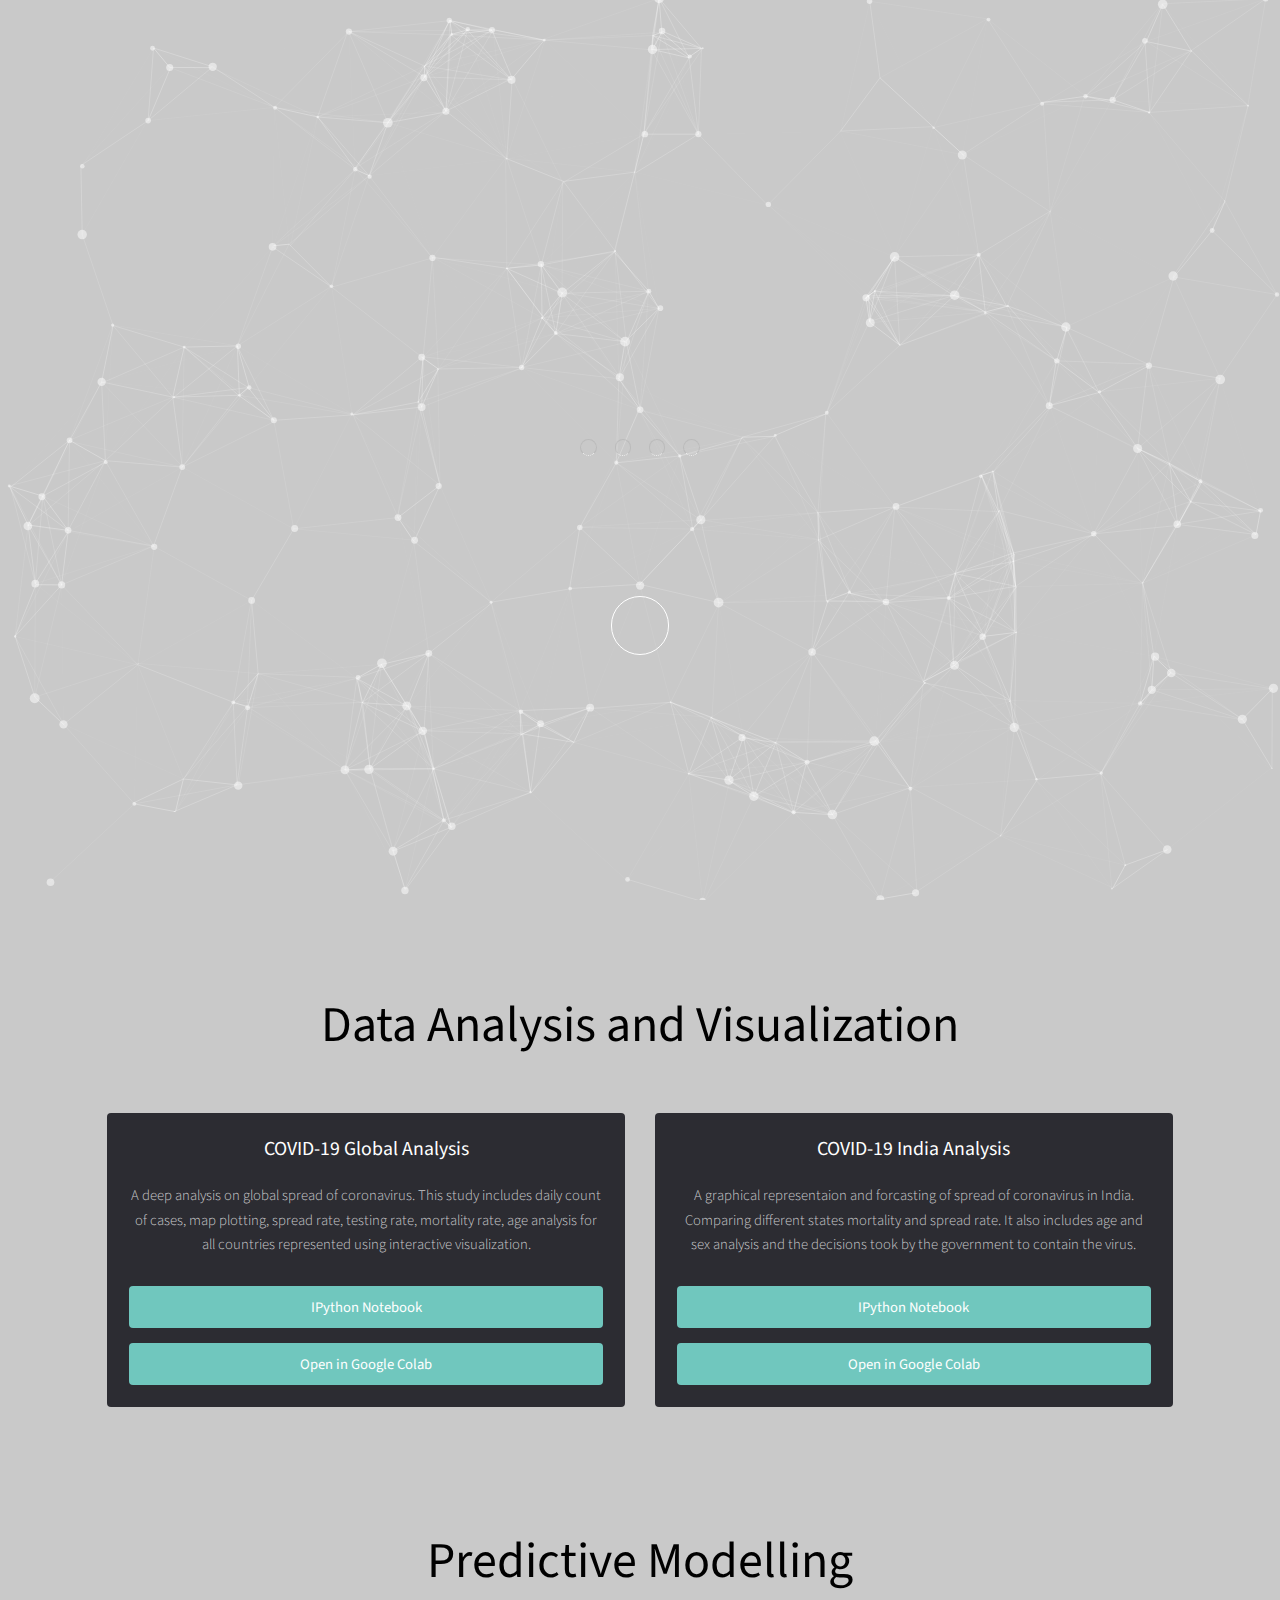
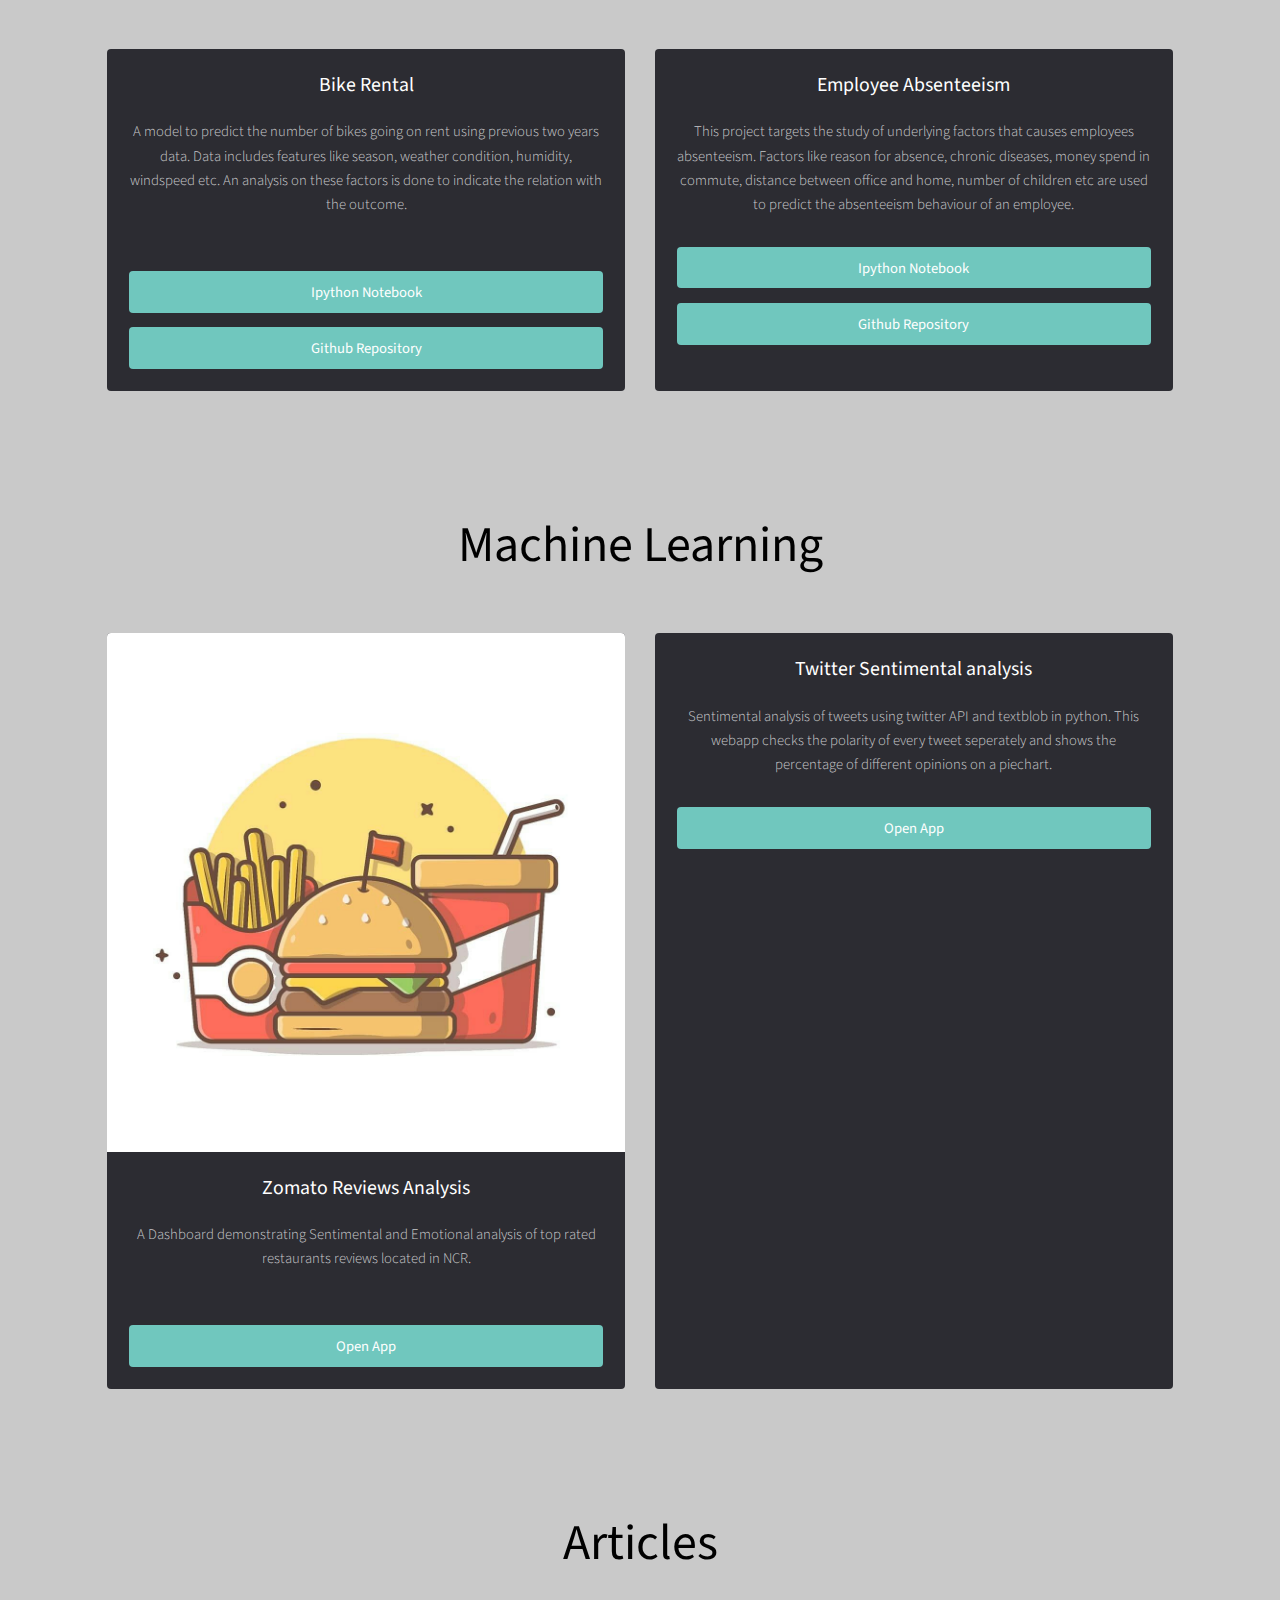
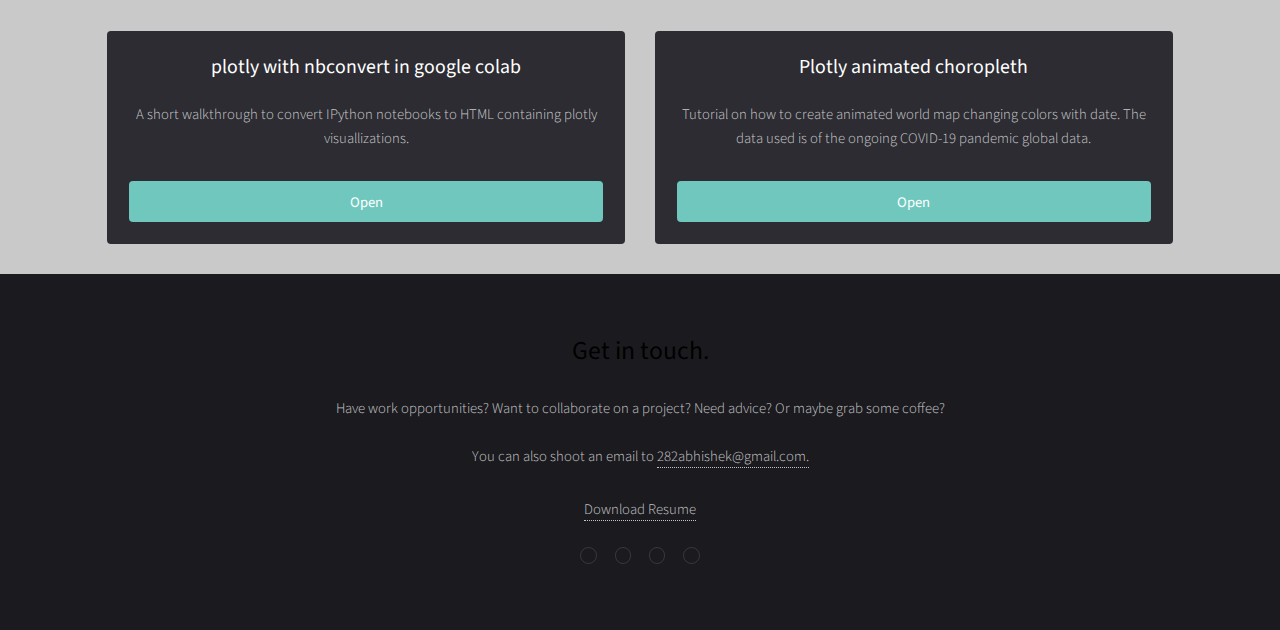
==== commit 768ce7ef: "Update index.html" ====
--- a/index.html
+++ b/index.html
@@ -1,296 +1,392 @@
-<!DOCTYPE HTML>
+<!DOCTYPE html>
 <!--
 	Full Motion by TEMPLATED
 	templated.co @templatedco
 	Released for free under the Creative Commons Attribution 3.0 license (templated.co/license)
 -->
 <html>
-
-<head>
-	<title>Full Motion</title>
-	<meta charset="utf-8" />
-	<meta name="viewport" content="width=device-width, initial-scale=1" />
-	<link rel="stylesheet" href="./assets/css/main.css" />
-	<link rel="stylesheet" href="./assets/css/particle.css">
-</head>
-
-<body id="top">
-	<div class="above-the-fold">
-		<div id="particles-js">
-			<!-- <div class="btext"> -->
-			<section id="banner">
-				<div class="inner">
-					<header>
-						<h1 data-period="2000" class="txt-rotate" id="typed-name"
-							data-rotate='["Hi there I am Abhishek"]'></h1><br>
-						<p id="typed-intro">Certified Data Scientist from Edwisor.com.<br><br>
-							Have hands on experience in analyzing & interpreting data.<br><br>
-							I'm passionate about using data to
-							<span class="txt-rotate" data-period="2000"
-								data-rotate='[ "understand cause and effect.", "extract decision making insight.", "help machines learn.", "make the world a better place."]'>
-							</span>
-
-						</p>
-					</header>
-					<a href="#title" class="more">Learn More</a>
-				</div>
-			</section>
-			<!-- </div> -->
-		</div>
-	</div>
-
-	<!-- Main -->
-	<div id="title">
-		<div class="thumbnails">
-			<h1>Data Analysis and Visualization</h1>
-		</div>
-	</div>
-	<div id="main">
-		<div class="inner">
-			<!-- Boxes -->
-			<div class="thumbnails">
-
-				<div class="box">
-					<a href="particle/index.html" class="image fit"><img src="images/CoronaGlobal.jpg" alt="" /></a>
-					<div class="inner">
-						<h3>COVID-19 Global Analysis</h3>
-						<p>A deep analysis on global spread of coronavirus. This study includes daily count of cases,
-							map plotting, spread rate, testing rate, mortality rate, age analysis for all countries
-							represented using interactive visualization.</p>
-						<a href="particle/index.html" class="button fit">IPython Notebook</a>
-						<a href="particle/index.htmlff" class="button fit">Open in Google Colab</a>
-					</div>
-				</div>
-				<div class="box">
-					<a href="https://youtu.be/s6zR2T9vn2c" class="image fit"><img src="images/CoronaIndia.jpg"
-							alt="" /></a>
-					<div class="inner">
-						<h3>COVID-19 India Analysis</h3>
-						<p>A graphical representaion and forcasting of spread of coronavirus in India. Comparing
-							different states and their progress. It also includes age and sex analysis and the decisions
-							took by the government to contain the virus. </p>
-						<a href="https://youtu.be/s6zR2T9vn2c" class="button fit">IPython Notebook</a>
-						<a href="https://youtu.be/s6zR2T9vn2c" class="button fit">Open in Google Colab</a>
-					</div>
-				</div>
-			</div>
-		</div>
-	</div>
-
-	<div id="title">
-		<div class="thumbnails">
-			<h1>Predictive Modelling</h1>
-		</div>
-	</div>
-	<div id="main">
-		<div class="inner">
-
-			<!-- Boxes -->
-			<div class="thumbnails">
-
-				<div class="box">
-					<a href="predictive modelling/BikeRental.html" class="image fit" target="_blank"><img
-							src="images/BikeRental.jpg" alt="" /></a>
-					<div class="inner">
-						<h3>Bike Rental</h3>
-						<p> A model to predict the number of bikes going on rent using previous two years data. Data
-							includes features like season, weather condition, humidity, windspeed etc. An analysis on
-							these factors is done to indicate the relation with the outcome.</p><br>
-						<a href="predictive modelling/BikeRental.html" class="button fit" target="_blank">Ipython
-							Notebook</a>
-						<a href="https://github.com/AbshkPskr/Edwisor-projects/tree/master/Bike-Rental"
-							class="button fit" target="_blank">Github Repository</a>
-					</div>
-				</div>
-
-				<div class="box">
-					<a href="https://youtu.be/s6zR2T9vn2c" class="image fit"><img src="images/Employee.jpg"
-							alt="" /></a>
-					<div class="inner">
-						<h3>Employee Absenteeism</h3>
-						<p>This project targets the study of underlying factors that causes employees absenteeism.
-							Factors like reason for absence, chronic diseases, money spend in commute, distance between
-							office and home, number of children etc are used to predict the absenteeism behaviour of an
-							employee.</p>
-							<a href="predictive modelling/BikeRental.html" class="button fit" target="_blank">Ipython
-								Notebook</a>
-							<a href="https://github.com/AbshkPskr/Edwisor-projects/tree/master/Employee-Absenteeism"
-								class="button fit" target="_blank">Github Repository</a>
-					</div>
-				</div>
-			</div>
-		</div>
-	</div>
-
-	<div id="title">
-		<div class="thumbnails">
-			<h1>Machine Learning</h1>
-		</div>
-	</div>
-	<div id="main">
-		<div class="inner">
-
-			<!-- Boxes -->
-			<div class="thumbnails">
-
-				<div class="box">
-					<a href="https://youtu.be/s6zR2T9vn2c" class="image fit"><img src="images/FaceDetection.jpg"
-							alt="" /></a>
-					<div class="inner">
-						<h3>Face detection</h3>
-						<p>A demostrarion of face detection using opencv and python. </p><br><br>
-						<a href="https://youtu.be/s6zR2T9vn2c" class="button fit"
-							data-poptrox="youtube,800x400">Watch</a>
-					</div>
-				</div>
-
-				<div class="box">
-					<a href="https://youtu.be/s6zR2T9vn2c" class="image fit"><img src="images/Sentimental.jpg"
-							alt="" /></a>
-					<div class="inner">
-						<h3>Twitter Sentimental analysis</h3>
-						<p>Sentimental analysis of tweets using twitter API and textblob in python. This webapp checks
-							the polarity of every tweet seperately and shows the percentage of different opinions on a
-							piechart.</p>
-						<a href="https://youtu.be/s6zR2T9vn2c" class="button fit"
-							data-poptrox="youtube,800x400">Watch</a>
-					</div>
-				</div>
-			</div>
-		</div>
-	</div>
-
-	<div id="title">
-		<div class="thumbnails">
-			<h1>Articles</h1>
-		</div>
-	</div>
-	<div id="main">
-		<div class="inner">
-
-			<!-- Boxes -->
-			<div class="thumbnails">
-
-				<div class="box">
-					<a href="https://medium.com/@282abhishek/using-plotly-with-nbconvert-in-google-colab-96834c4f2850"
-						class="image fit" target="_blank"><img src="images/nbconvert.jpg" alt="" /></a>
-					<div class="inner">
-						<h3>plotly with nbconvert in google colab</h3>
-						<p>A short walkthrough to convert IPython notebooks to HTML containing plotly visuallizations.
-						</p><br>
-						<a href="https://medium.com/@282abhishek/using-plotly-with-nbconvert-in-google-colab-96834c4f2850"
-							class="button fit" target="_blank">Open</a>
-					</div>
-				</div>
-
-				<div class="box">
-					<a href="https://medium.com/@282abhishek/creating-an-animated-world-map-timeline-with-plotly-choropleth-57398324290"
-						class="image fit" target="_blank"><img src="images/choropleth.gif" alt="" /></a>
-					<div class="inner">
-						<h3>Plotly animated choropleth</h3>
-						<p>Tutorial on how to create animated world map changing colors with date. The data used is of
-							the ongoing COVID-19 pandemic global data.</p>
-						<a href="https://medium.com/@282abhishek/creating-an-animated-world-map-timeline-with-plotly-choropleth-57398324290"
-							class="button fit" target="_blank">Open</a>
-					</div>
-				</div>
-			</div>
-		</div>
-	</div>
-
-
-	<!-- Footer -->
-	<footer id="footer">
-		<div class="inner">
-			<h2>Get in touch.</h2>
-			<p>Have work opportunities? Want to collaborate on a project? Need advice? Or maybe grab some coffee?
-				<br><br>
-				You can also shoot an email to <a href="mailto:282abhishek@gmail.com">282abhishek@gmail.com.</a></p>
-			<a href="https://github.com/AbshkPskr">Download Resume</a>
-			<br> <br> <br>
-			<ul class="icons">
-				<li><a href="https://github.com/AbshkPskr" class="icon fa-github" target="_blank"><span
-							class="label">Github</span></a></li>
-				<li><a href="https://www.linkedin.com/in/abshkpskr/" class="icon fa-linkedin" target="_blank"><span
-							class="label">Linkedin</span></a></li>
-				<li><a href="mailto:282abhishek@gmail.com" class="icon fa-envelope" target="_blank"><span
-							class="label">Email</span></a></li>
-			</ul>
-			<!-- <p class="copyright">&copy; Untitled. Design: <a href="https://templated.co">TEMPLATED</a>. Images: <a
+  <head>
+    <title>Portfolio</title>
+    <meta charset="utf-8" />
+    <meta name="viewport" content="width=device-width, initial-scale=1" />
+    <link rel="stylesheet" href="./assets/css/main.css" />
+    <link rel="stylesheet" href="./assets/css/particle.css" />
+  </head>
+
+  <body id="top">
+    <div class="above-the-fold">
+      <div id="particles-js">
+        <!-- <div class="btext"> -->
+        <section id="banner">
+          <div class="inner" id="output">
+            <h1></h1>
+            <br />
+            <p1></p1><br /><br />
+            <p2></p2><br /><br />
+            <p3></p3>
+            <p4></p4> <br /><br /><br />
+            <ul class="icons">
+              <li>
+                <a
+                  href="https://github.com/AbshkPskr/Data-science-portfolio"
+                  class="icon fa-github"
+                  target="_blank"
+                  ><span class="label">Github</span></a
+                >
+              </li>
+              <li>
+                <a
+                  href="https://www.linkedin.com/in/abshkpskr/"
+                  class="icon fa-linkedin"
+                  target="_blank"
+                  ><span class="label">Linkedin</span></a
+                >
+              </li>
+              <li>
+                <a
+                  href="mailto:282abhishek@gmail.com"
+                  class="icon fa-envelope"
+                  target="_blank"
+                  ><span class="label">Email</span></a
+                >
+              </li>
+              <li>
+                <a
+                  href="resume/resume.html"
+                  class="icon fa-sticky-note-o"
+                  target="_blank"
+                  ><span class="label">Email</span></a
+                >
+              </li>
+            </ul>
+            <a href="#title" class="more" style="margin-top: 9em;"
+              >Learn More</a
+            >
+          </div>
+        </section>
+      </div>
+    </div>
+
+    <!-- Main -->
+    <div id="title">
+      <div class="thumbnails">
+        <h1>Data Analysis and Visualization</h1>
+      </div>
+    </div>
+    <div id="main">
+      <div class="inner">
+        <!-- Boxes -->
+        <div class="thumbnails">
+          <div class="box">
+            <a
+              href="COVID/COVID_19_GLOBAL.html"
+              class="image fit"
+              target="_blank"
+              ><img src="images/CoronaGlobal.jpg" alt=""
+            /></a>
+            <div class="inner">
+              <h3>COVID-19 Global Analysis</h3>
+              <p>
+                A deep analysis on global spread of coronavirus. This study
+                includes daily count of cases, map plotting, spread rate,
+                testing rate, mortality rate, age analysis for all countries
+                represented using interactive visualization.
+              </p>
+              <a
+                href="COVID/COVID_19_GLOBAL.html"
+                class="button fit"
+                target="_blank"
+                >IPython Notebook</a
+              >
+              <a
+                href="https://colab.research.google.com/github/AbshkPskr/Covid-19-Analysis/blob/master/COVID_19_GLOBAL.ipynb"
+                class="button fit"
+                target="_blank"
+                >Open in Google Colab</a
+              >
+            </div>
+          </div>
+          <div class="box">
+            <a
+              href="COVID/COVID_19_INDIA.html"
+              class="image fit"
+              target="_blank"
+              ><img src="images/CoronaIndia.jpg" alt=""
+            /></a>
+            <div class="inner">
+              <h3>COVID-19 India Analysis</h3>
+              <p>
+                A graphical representaion and forcasting of spread of
+                coronavirus in India. Comparing different states mortality and
+                spread rate. It also includes age and sex analysis and the
+                decisions took by the government to contain the virus.
+              </p>
+              <a
+                href="COVID/COVID_19_INDIA.html"
+                class="button fit"
+                target="_blank"
+                >IPython Notebook</a
+              >
+              <a
+                href="https://colab.research.google.com/github/AbshkPskr/Covid-19-Analysis/blob/master/COVID_19_INDIA.ipynb"
+                class="button fit"
+                target="_blank"
+                >Open in Google Colab</a
+              >
+            </div>
+          </div>
+        </div>
+      </div>
+    </div>
+
+    <div id="title">
+      <div class="thumbnails">
+        <h1>Predictive Modelling</h1>
+      </div>
+    </div>
+    <div id="main">
+      <div class="inner">
+        <!-- Boxes -->
+        <div class="thumbnails">
+          <div class="box">
+            <a
+              href="predictive modelling/BikeRental.html"
+              class="image fit"
+              target="_blank"
+              ><img src="images/BikeRental.jpg" alt=""
+            /></a>
+            <div class="inner">
+              <h3>Bike Rental</h3>
+              <p>
+                A model to predict the number of bikes going on rent using
+                previous two years data. Data includes features like season,
+                weather condition, humidity, windspeed etc. An analysis on these
+                factors is done to indicate the relation with the outcome.
+              </p>
+              <br />
+              <a
+                href="predictive modelling/BikeRental.html"
+                class="button fit"
+                target="_blank"
+                >Ipython Notebook</a
+              >
+              <a
+                href="https://github.com/AbshkPskr/Edwisor-projects/tree/master/Bike-Rental"
+                class="button fit"
+                target="_blank"
+                >Github Repository</a
+              >
+            </div>
+          </div>
+
+          <div class="box">
+            <a
+              href="predictive modelling/BikeRental.html"
+              class="image fit"
+              target="_blank"
+              ><img src="images/Employee.jpg" alt=""
+            /></a>
+            <div class="inner">
+              <h3>Employee Absenteeism</h3>
+              <p>
+                This project targets the study of underlying factors that causes
+                employees absenteeism. Factors like reason for absence, chronic
+                diseases, money spend in commute, distance between office and
+                home, number of children etc are used to predict the absenteeism
+                behaviour of an employee.
+              </p>
+              <a
+                href="predictive modelling/EmployeeAbsenteeism.html"
+                class="button fit"
+                target="_blank"
+                >Ipython Notebook</a
+              >
+              <a
+                href="https://github.com/AbshkPskr/Edwisor-projects/tree/master/Employee-Absenteeism"
+                class="button fit"
+                target="_blank"
+                >Github Repository</a
+              >
+            </div>
+          </div>
+        </div>
+      </div>
+    </div>
+
+    <div id="title">
+      <div class="thumbnails">
+        <h1>Machine Learning</h1>
+      </div>
+    </div>
+    <div id="main">
+      <div class="inner">
+        <!-- Boxes -->
+        <div class="thumbnails">
+          <div class="box">
+            <a
+              href="http://abshkpskr211.pythonanywhere.com/"
+              class="image fit"
+              target="_blank"
+              ><img src="images/Food.jpg" alt=""
+            /></a>
+            <div class="inner">
+              <h3>Zomato Reviews Analysis</h3>
+              <p>A Dashboard demonstrating Sentimental and Emotional analysis of top rated restaurants reviews located in NCR.</p>
+              <br />
+              <a
+                href="http://abshkpskr211.pythonanywhere.com/"
+                class="button fit"
+                target="_blank"
+                >Open App</a
+              >
+            </div>
+          </div>
+
+          <div class="box">
+            <a
+              href="https://abshkpskr.herokuapp.com/TwitterAnalysis?"
+              class="image fit"
+              target="_blank"
+              ><img src="images/Sentimental.jpg" alt=""
+            /></a>
+            <div class="inner">
+              <h3>Twitter Sentimental analysis</h3>
+              <p>
+                Sentimental analysis of tweets using twitter API and textblob in
+                python. This webapp checks the polarity of every tweet
+                seperately and shows the percentage of different opinions on a
+                piechart.
+              </p>
+              <a
+                href="https://abshkpskr.herokuapp.com/TwitterAnalysis?"
+                class="button fit"
+                target="_blank"
+                >Open App</a
+              >
+            </div>
+          </div>
+        </div>
+      </div>
+    </div>
+
+    <div id="title">
+      <div class="thumbnails">
+        <h1>Articles</h1>
+      </div>
+    </div>
+    <div id="main">
+      <div class="inner">
+        <!-- Boxes -->
+        <div class="thumbnails">
+          <div class="box">
+            <a
+              href="https://medium.com/@282abhishek/using-plotly-with-nbconvert-in-google-colab-96834c4f2850"
+              class="image fit"
+              target="_blank"
+              ><img src="images/nbconvert.jpg" alt=""
+            /></a>
+            <div class="inner">
+              <h3>plotly with nbconvert in google colab</h3>
+              <p>
+                A short walkthrough to convert IPython notebooks 
+		to HTML containing plotly visuallizations.
+              </p>
+              <a
+                href="https://medium.com/@282abhishek/using-plotly-with-nbconvert-in-google-colab-96834c4f2850"
+                class="button fit"
+                target="_blank"
+                >Open</a
+              >
+            </div>
+          </div>
+
+          <div class="box">
+            <a
+              href="https://medium.com/@282abhishek/creating-an-animated-world-map-timeline-with-plotly-choropleth-57398324290"
+              class="image fit"
+              target="_blank"
+              ><img src="images/choropleth.gif" alt=""
+            /></a>
+            <div class="inner">
+              <h3>Plotly animated choropleth</h3>
+              <p>
+                Tutorial on how to create animated world map changing colors
+                with date. The data used is of the ongoing COVID-19 pandemic
+                global data.
+              </p>
+              <a
+                href="https://medium.com/@282abhishek/creating-an-animated-world-map-timeline-with-plotly-choropleth-57398324290"
+                class="button fit"
+                target="_blank"
+                >Open</a
+              >
+            </div>
+          </div>
+        </div>
+      </div>
+    </div>
+
+    <!-- Footer -->
+    <footer id="footer">
+      <div class="inner">
+        <h2>Get in touch.</h2>
+        <p>
+          Have work opportunities? Want to collaborate on a project? Need
+          advice? Or maybe grab some coffee? <br /><br />
+          You can also shoot an email to
+          <a href="mailto:282abhishek@gmail.com">282abhishek@gmail.com.</a>
+        </p>
+        <a href="resume/resume.pdf" target="_blank">Download Resume</a>
+        <br />
+        <br />
+        <ul class="icons">
+          <li>
+            <a
+              href="https://github.com/AbshkPskr/Data-science-portfolio"
+              class="icon fa-github"
+              target="_blank"
+              ><span class="label">Github</span></a
+            >
+          </li>
+          <li>
+            <a
+              href="https://www.linkedin.com/in/abshkpskr/"
+              class="icon fa-linkedin"
+              target="_blank"
+              ><span class="label">Linkedin</span></a
+            >
+          </li>
+          <li>
+            <a
+              href="mailto:282abhishek@gmail.com"
+              class="icon fa-envelope"
+              target="_blank"
+              ><span class="label">Email</span></a
+            >
+          </li>
+          <li>
+            <a
+              href="resume/resume.html"
+              class="icon fa-sticky-note-o"
+              target="_blank"
+              ><span class="label">Email</span></a
+            >
+          </li>
+        </ul>
+        <!-- <p class="copyright">&copy; Untitled. Design: <a href="https://templated.co">TEMPLATED</a>. Images: <a
 					href="https://unsplash.com/">Unsplash</a>. Videos: <a href="http://coverr.co/">Coverr</a>.</p> -->
-		</div>
-	</footer>
-
-	<!-- Scripts -->
-	<script src="./assets/js/particles.js"></script>
-	<script src="./assets/js/app.js"></script>
-	<script src="assets/js/jquery.min.js"></script>
-	<script src="assets/js/jquery.scrolly.min.js"></script>
-	<!-- <script src="assets/js/jquery.poptrox.min.js"></script> -->
-	<script src="assets/js/skel.min.js"></script>
-	<script src="assets/js/util.js"></script>
-	<script src="assets/js/main.js"></script>
-
-	<script>
-		/** code by webdevtrick ( https://webdevtrick.com ) **/
-		var TxtRotate = function (el, toRotate, period) {
-			this.toRotate = toRotate;
-			this.el = el;
-			this.loopNum = 0;
-			this.period = parseInt(period, 10) || 2000;
-			this.txt = '';
-			this.tick();
-			this.isDeleting = false;
-		};
-
-		TxtRotate.prototype.tick = function () {
-			var i = this.loopNum % this.toRotate.length;
-			var fullTxt = this.toRotate[i];
-
-			if (this.isDeleting) {
-				this.txt = fullTxt.substring(0, this.txt.length - 1);
-			} else {
-				this.txt = fullTxt.substring(0, this.txt.length + 1);
-			}
-
-			this.el.innerHTML = '<span class="wrap">' + this.txt + '</span>';
-
-			var that = this;
-			var delta = 100 - Math.random() * 100;
-
-			if (this.isDeleting) { delta /= 2; }
-
-			if (!this.isDeleting && this.txt === fullTxt) {
-				delta = this.period;
-				this.isDeleting = true;
-			} else if (this.isDeleting && this.txt === '') {
-				this.isDeleting = false;
-				this.loopNum++;
-				delta = 500;
-			}
-			if (this.toRotate[this.toRotate.length - 1] !== this.txt) {
-				setTimeout(function () {
-					that.tick();
-				}, delta);
-			}
-		};
-
-		window.onload = function () {
-			var elements = document.getElementsByClassName('txt-rotate');
-			for (var i = 0; i < elements.length; i++) {
-				var toRotate = elements[i].getAttribute('data-rotate');
-				var period = elements[i].getAttribute('data-period');
-				if (toRotate) {
-					new TxtRotate(elements[i], JSON.parse(toRotate), period);
-				}
-			}
-			// INJECT CSS
-			var css = document.createElement("style");
-			css.type = "text/css";
-			css.innerHTML = ".txt-rotate > .wrap { border-right: 0.08em solid #666 }";
-			document.body.appendChild(css);
-		};
-	</script>
-</body>
-
-</html>+      </div>
+    </footer>
+
+    <!-- Scripts -->
+    <script src="./assets/js/particles.js"></script>
+    <script src="./assets/js/app.js"></script>
+    <script src="assets/js/jquery.min.js"></script>
+    <script src="assets/js/jquery.scrolly.min.js"></script>
+    <!-- <script src="assets/js/jquery.poptrox.min.js"></script> -->
+    <script src="assets/js/skel.min.js"></script>
+    <script src="assets/js/util.js"></script>
+    <script src="assets/js/main.js"></script>
+    <script src="assets/js/autotype.js"></script>
+  </body>
+</html>
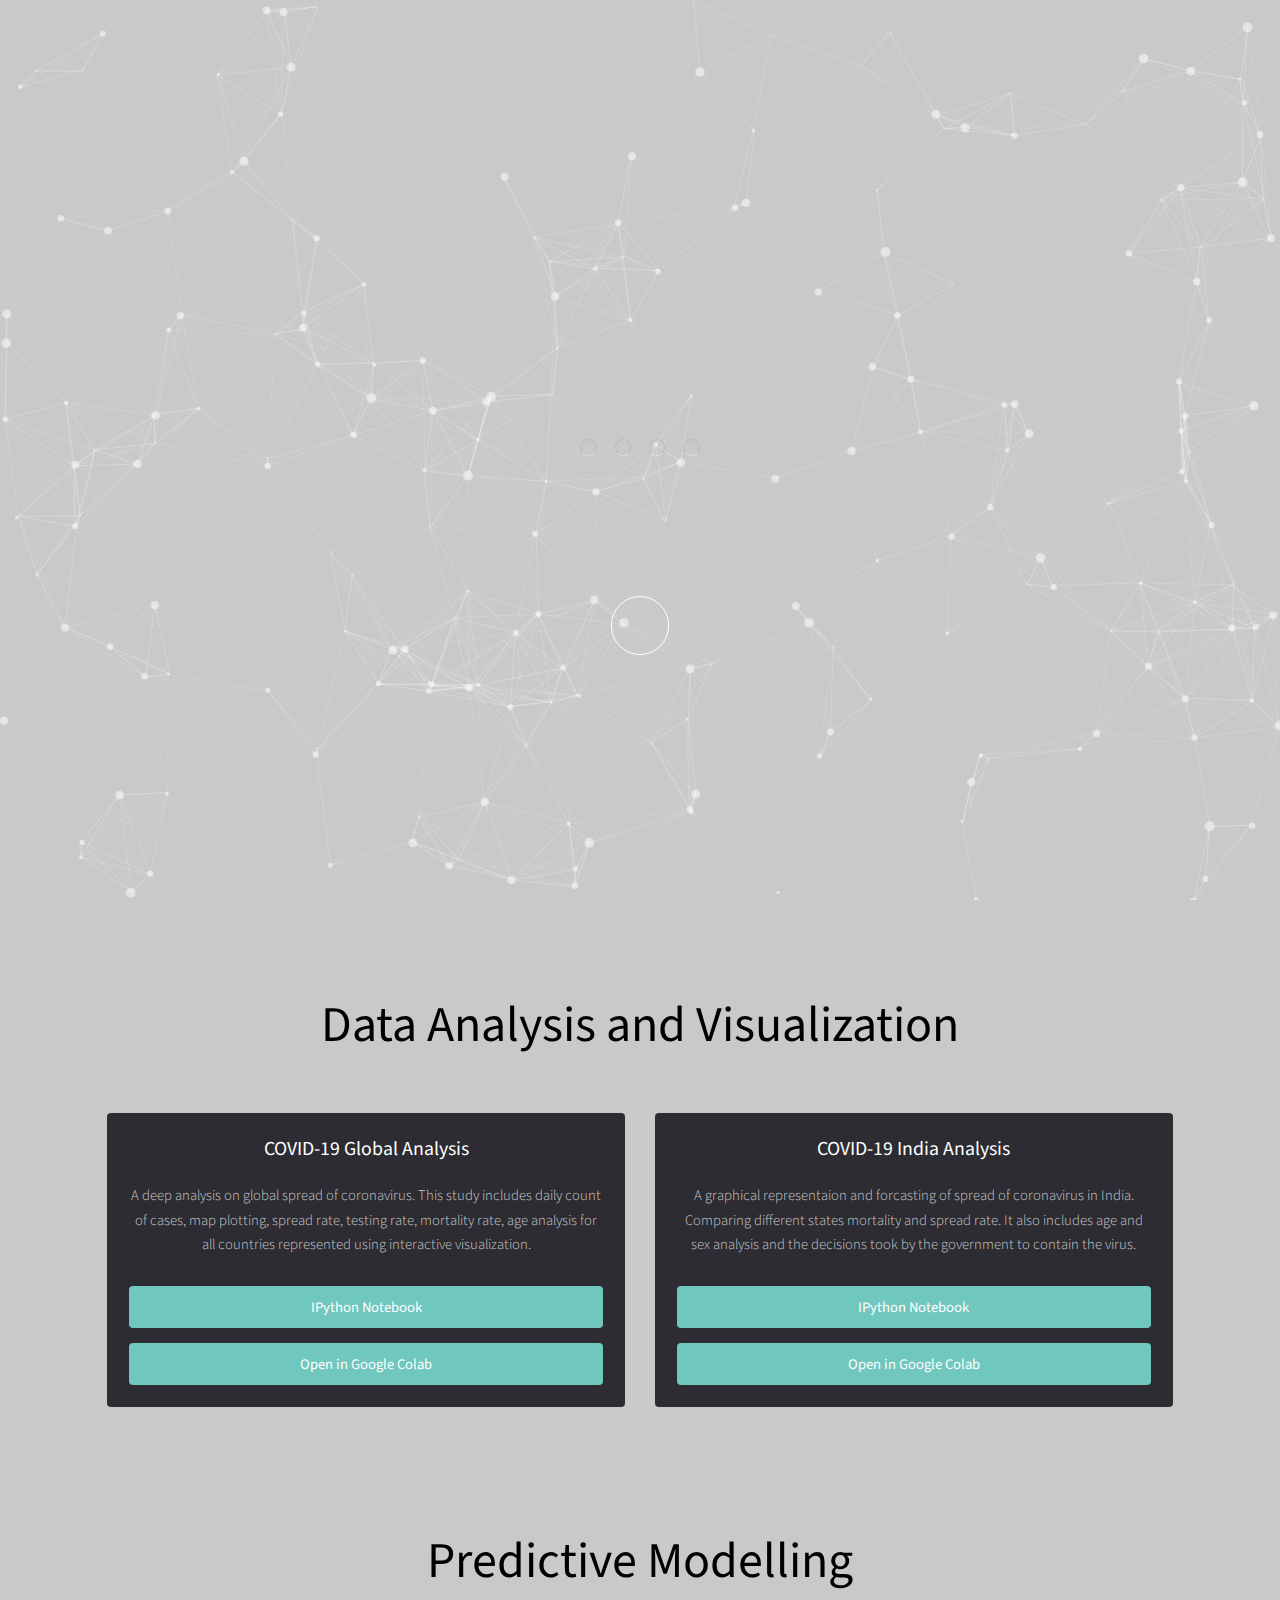
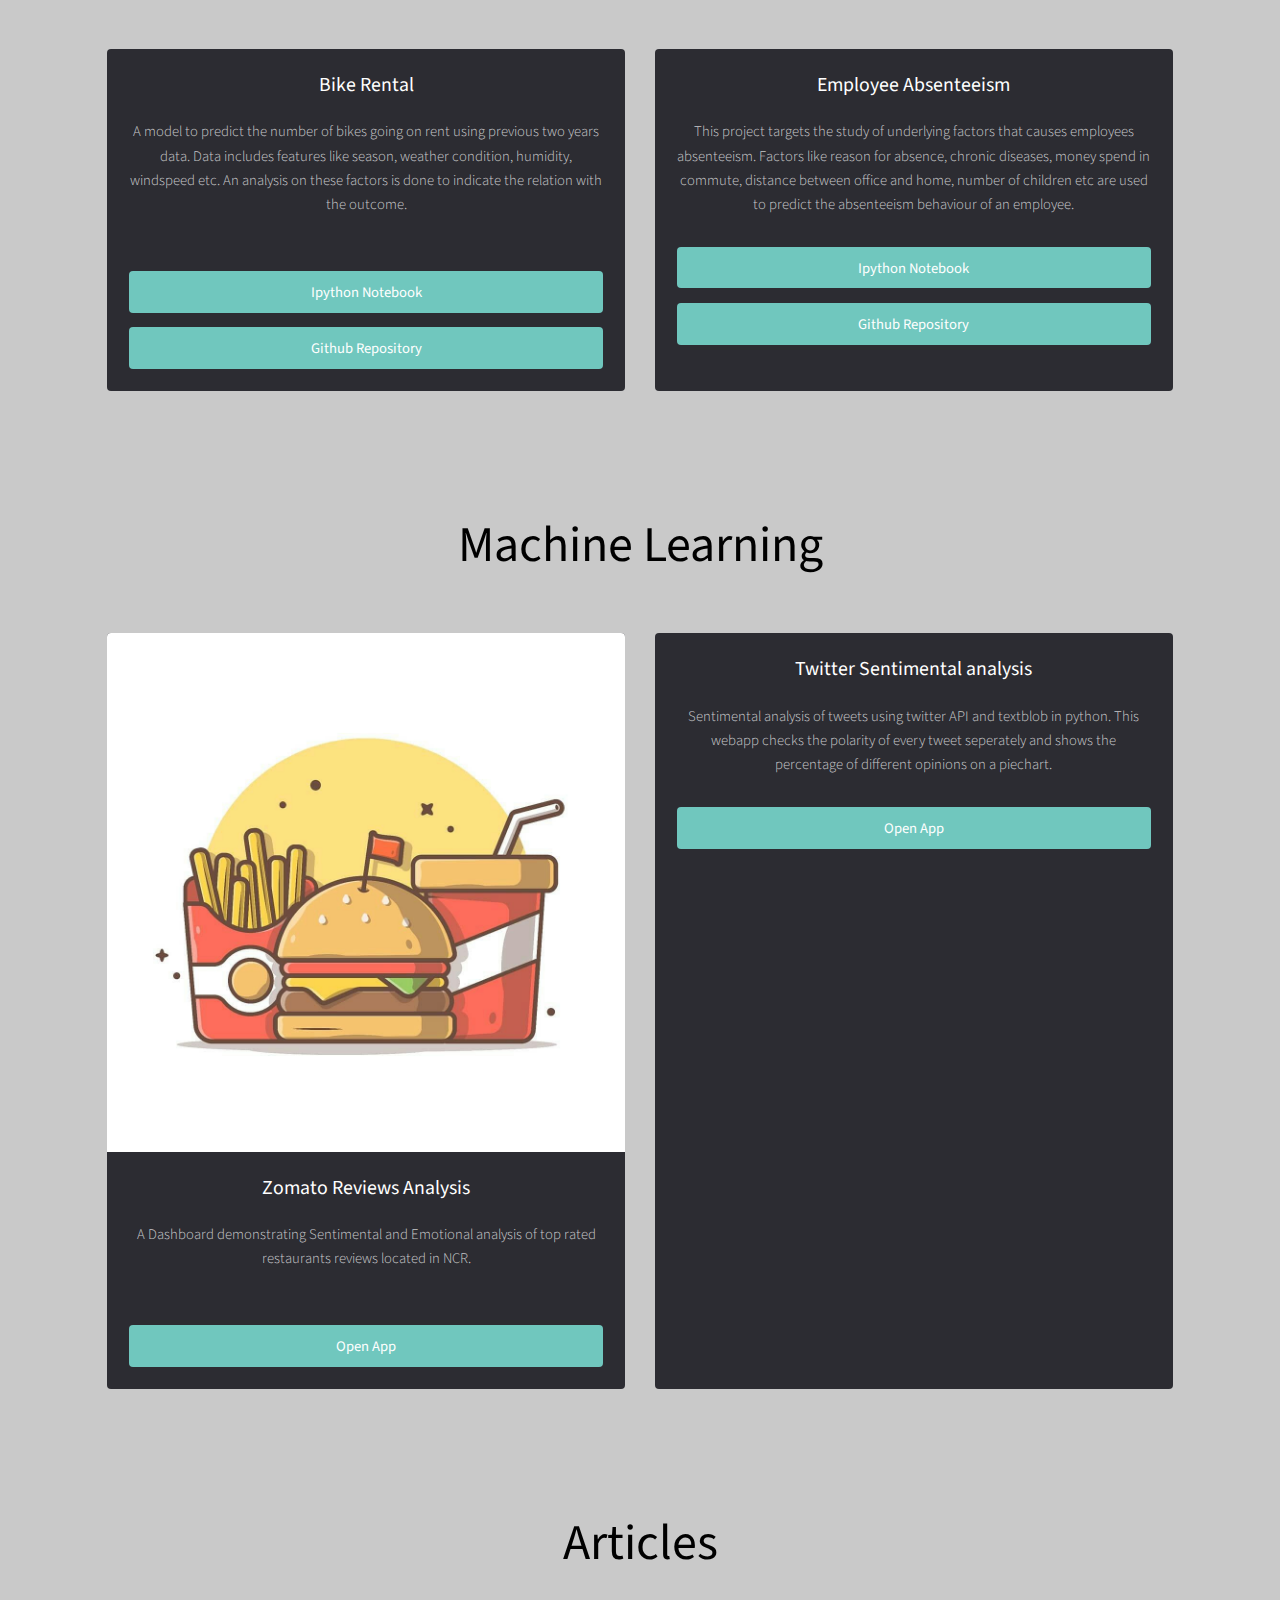
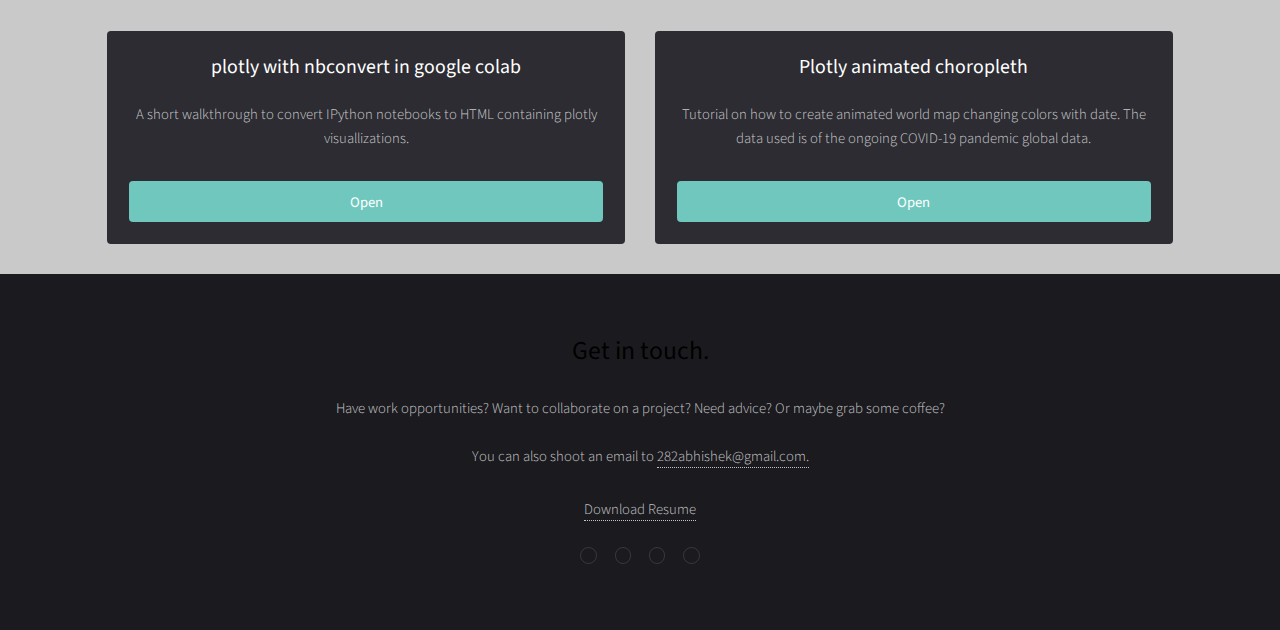
==== commit 334d3981: "Update index.html" ====
--- a/index.html
+++ b/index.html
@@ -52,7 +52,7 @@
               </li>
               <li>
                 <a
-                  href="resume/resume.html"
+                  href="resume/resume.pdf"
                   class="icon fa-sticky-note-o"
                   target="_blank"
                   ><span class="label">Email</span></a
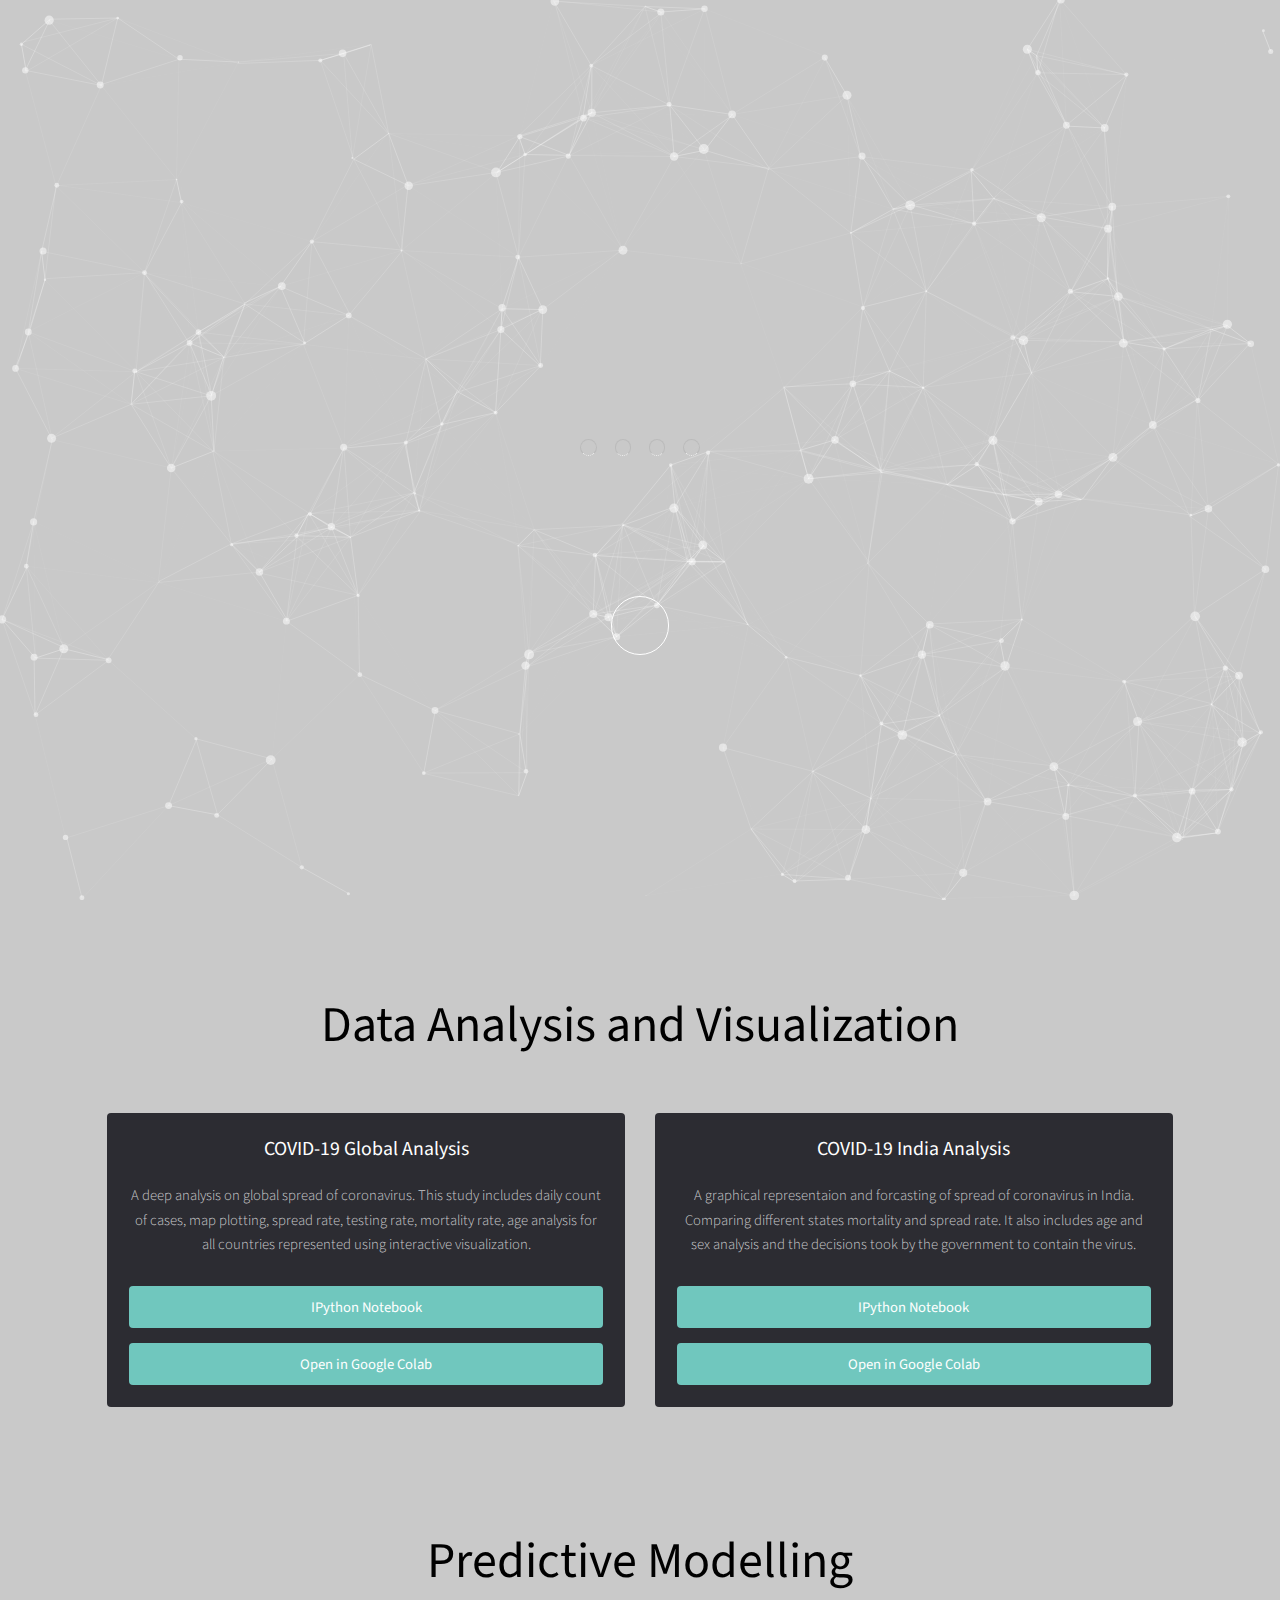
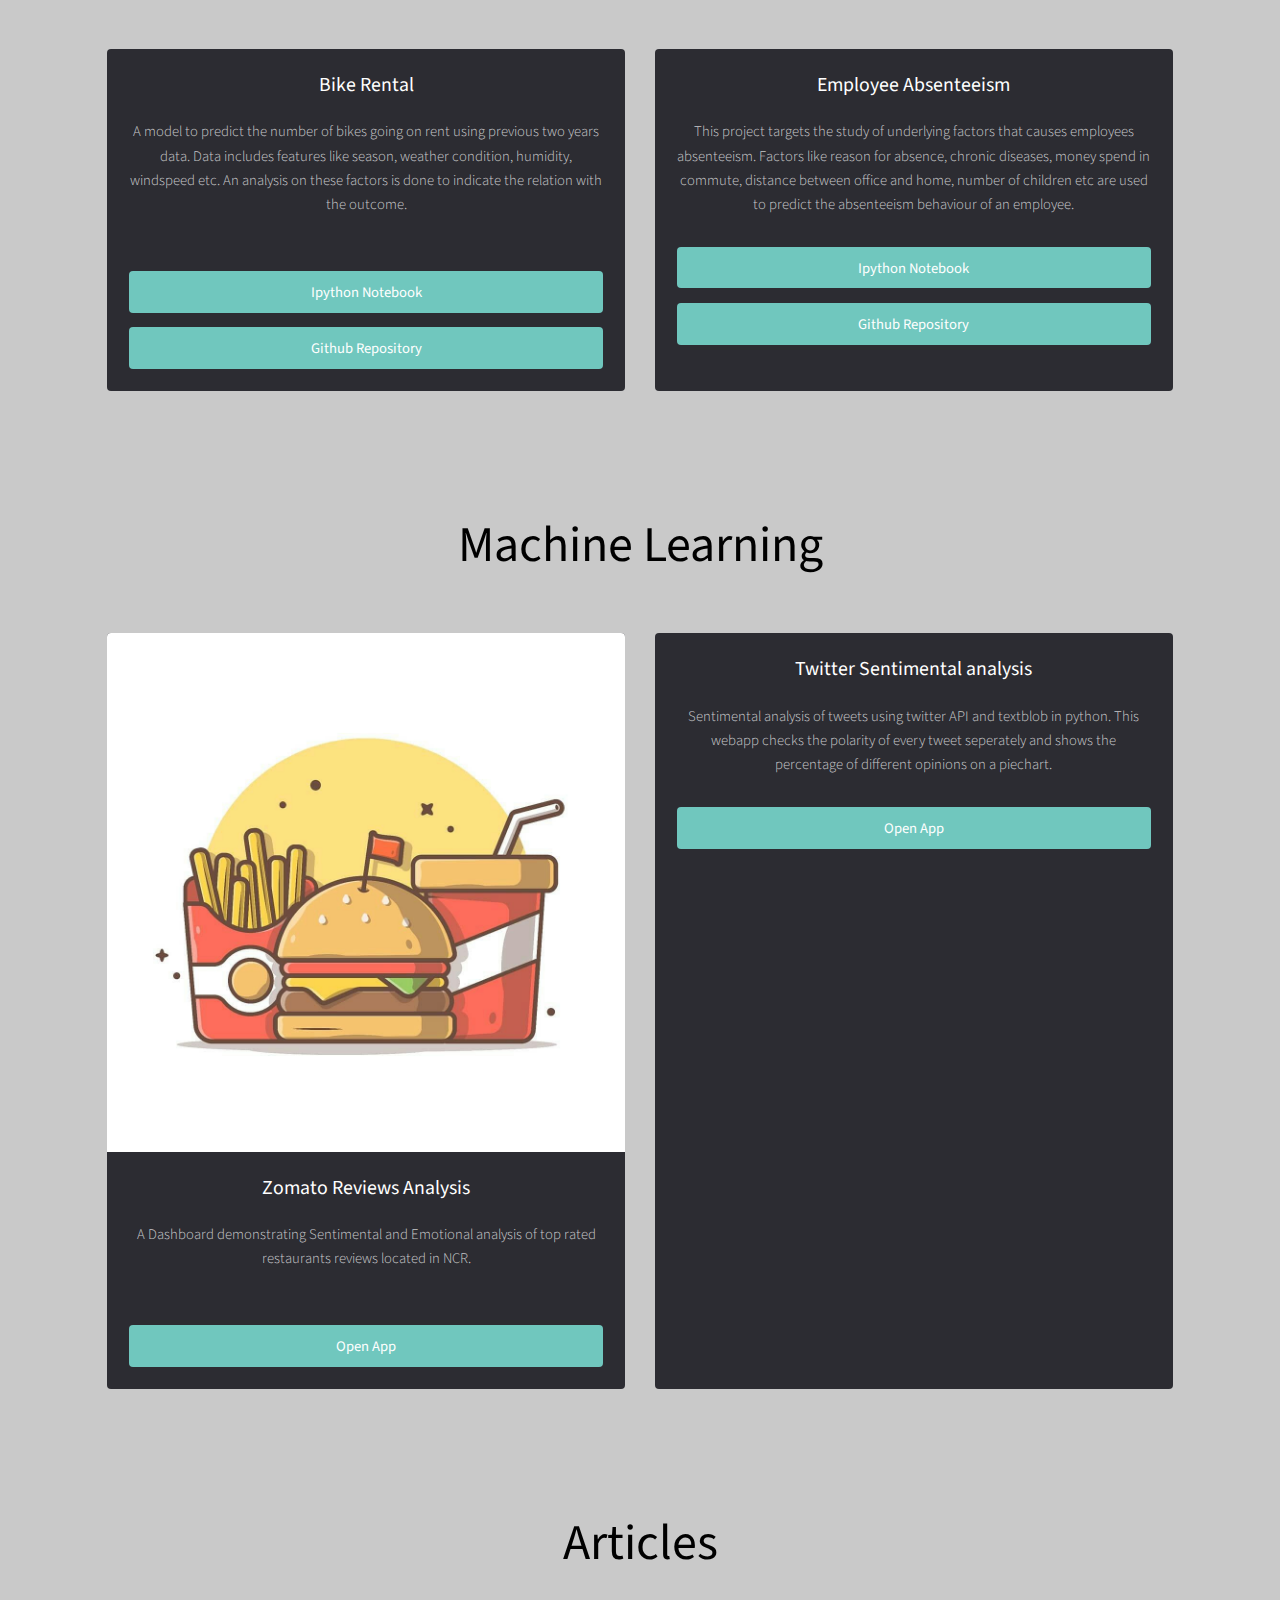
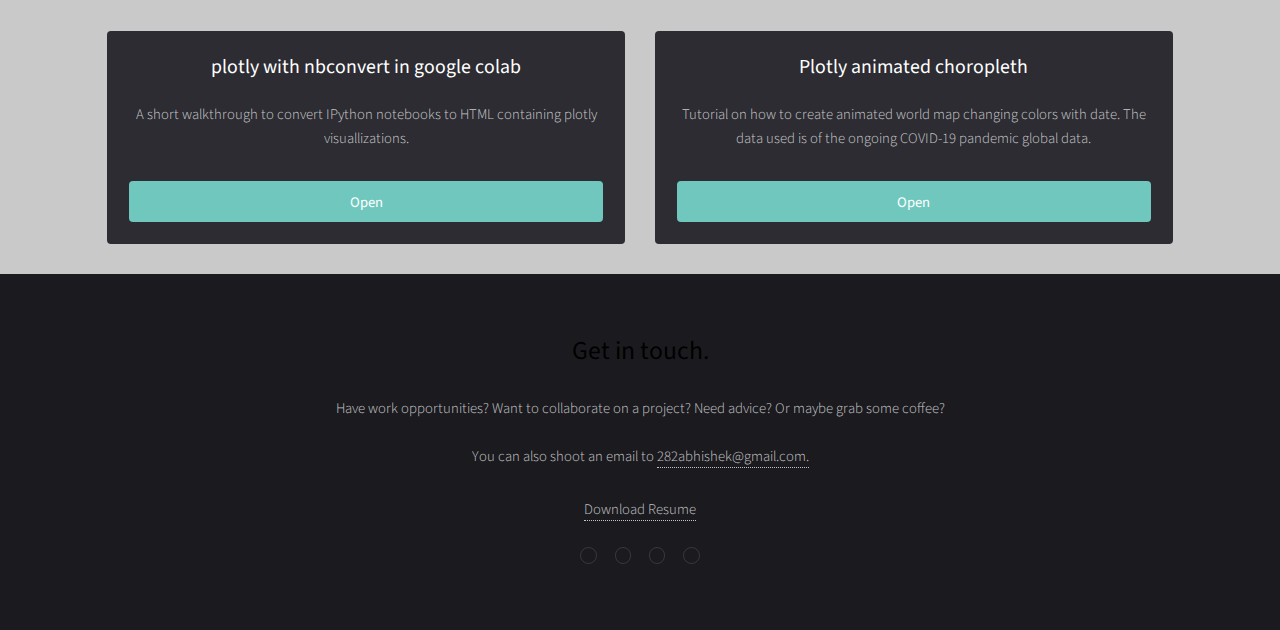
==== commit ec889620: "Update index.html" ====
--- a/index.html
+++ b/index.html
@@ -244,7 +244,7 @@
 
           <div class="box">
             <a
-              href="https://abshkpskr.herokuapp.com/TwitterAnalysis?"
+              href="http://deployedapp1.pythonanywhere.com/"
               class="image fit"
               target="_blank"
               ><img src="images/Sentimental.jpg" alt=""
@@ -258,7 +258,7 @@
                 piechart.
               </p>
               <a
-                href="https://abshkpskr.herokuapp.com/TwitterAnalysis?"
+                href="http://deployedapp1.pythonanywhere.com/"
                 class="button fit"
                 target="_blank"
                 >Open App</a
